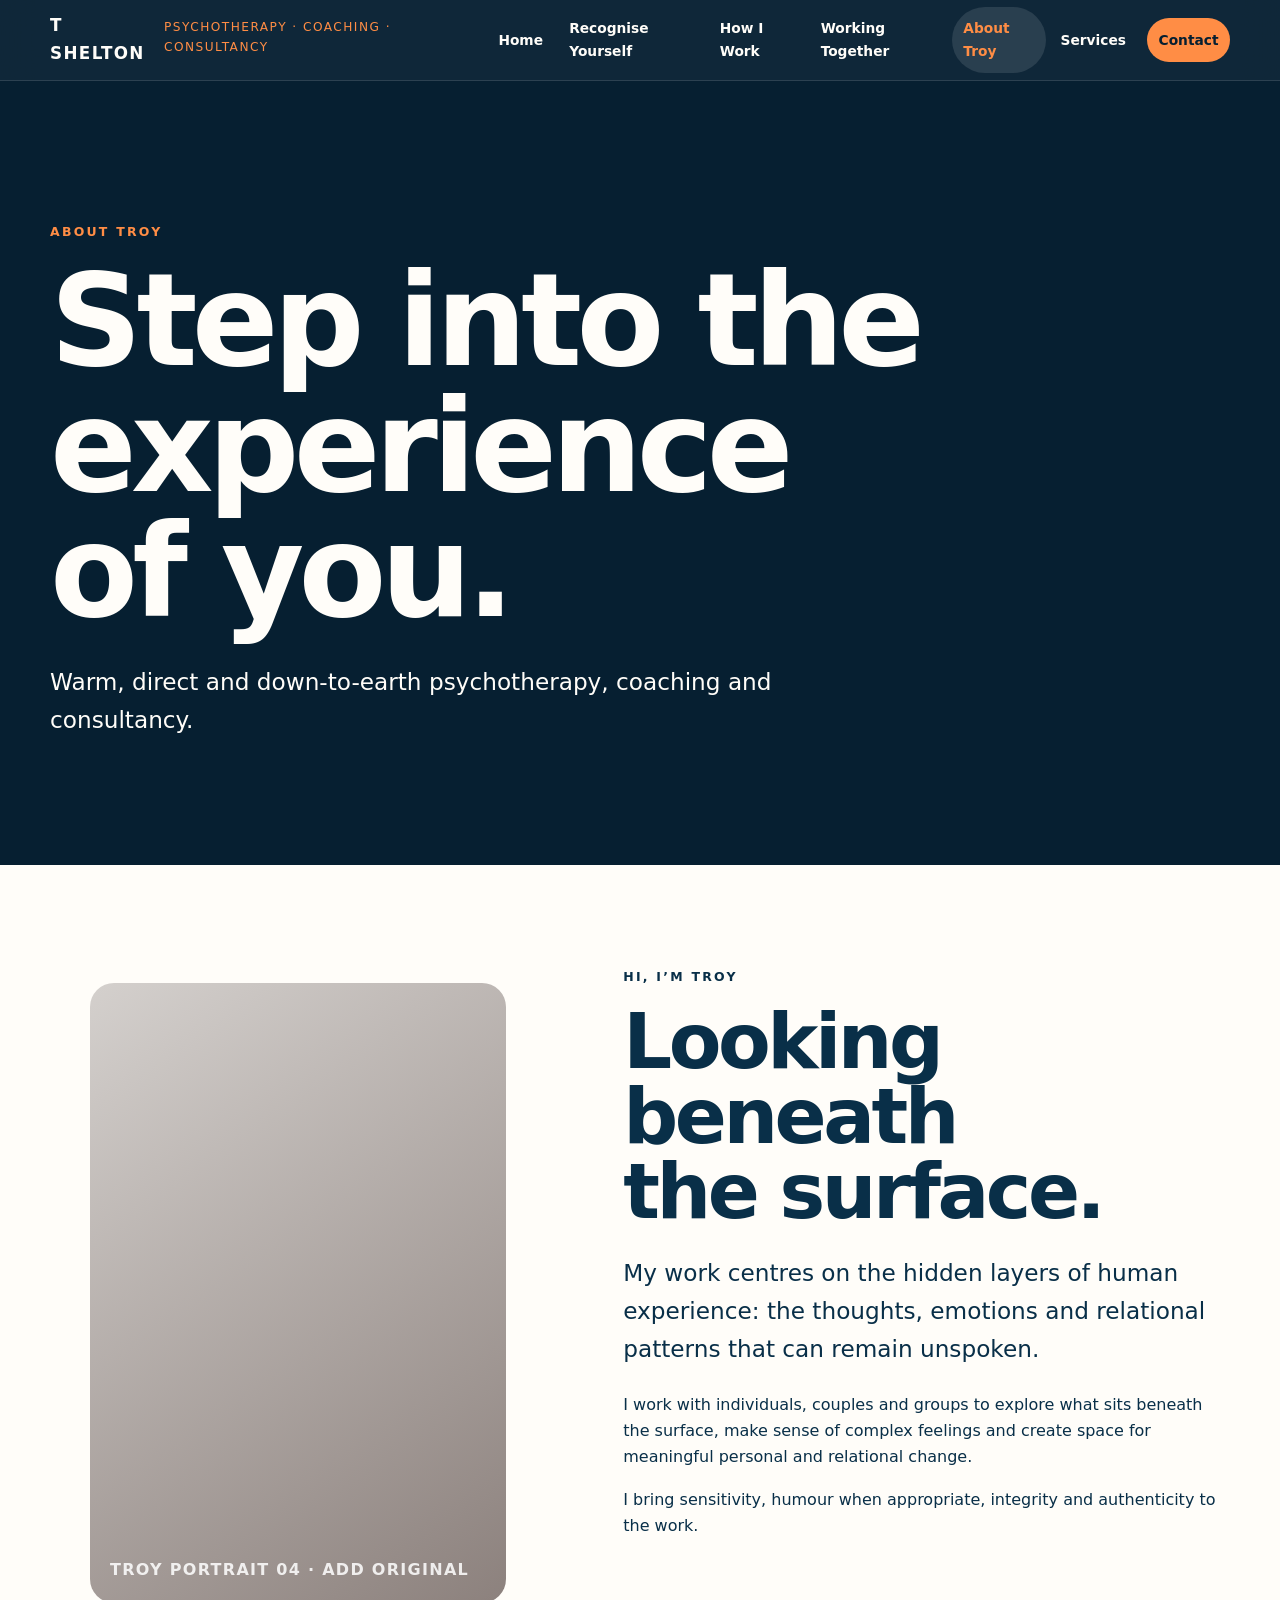
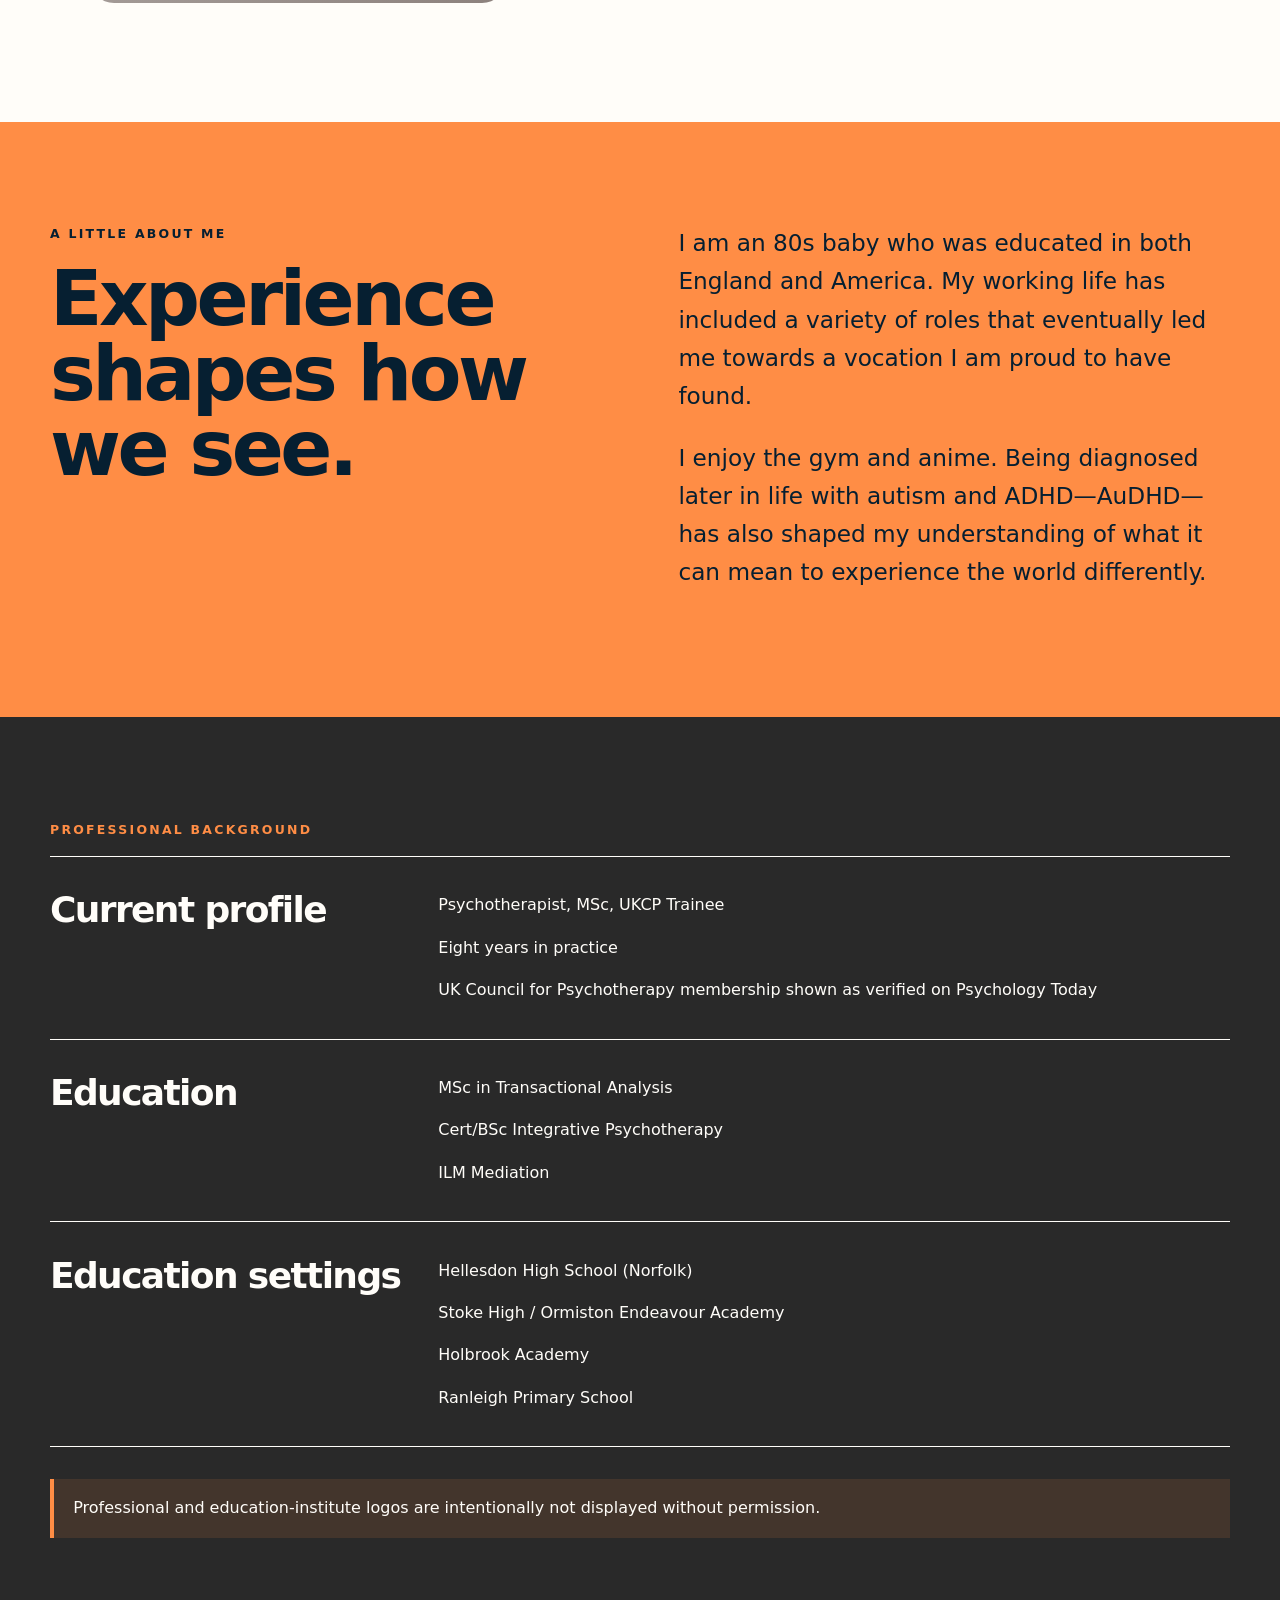
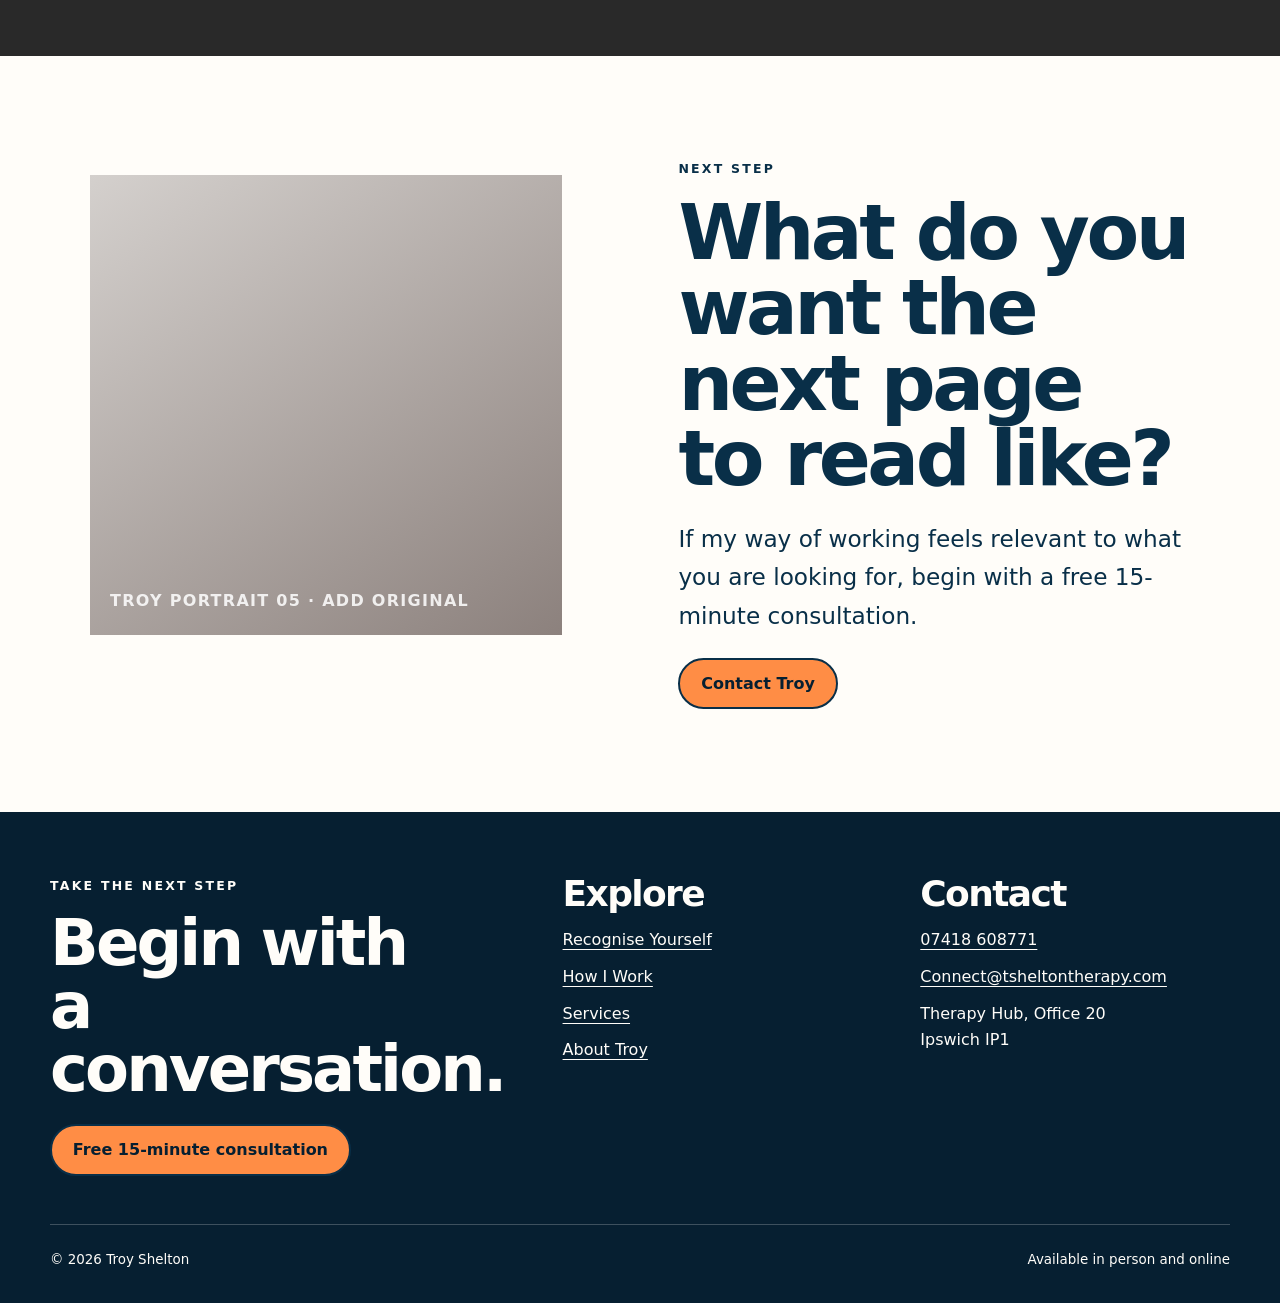
==== about.html @ 03804ffa "first commit" ====
<!doctype html>
<html lang="en-GB">
<head>
  <meta charset="utf-8"><meta name="viewport" content="width=device-width, initial-scale=1">
  <meta name="description" content="Meet Troy Shelton, an Ipswich psychotherapist working with individuals, couples and groups.">
  <title>About Troy | Troy Shelton</title>
  <link rel="stylesheet" href="assets/styles.css"><script src="assets/site.js" defer></script>
</head>
<body data-page="about">
  <header data-site-header></header>
  <main id="main">
    <section class="page-hero"><div class="shell"><p class="eyebrow accent">About Troy</p><h1>Step into the experience of you.</h1><p class="lede">Warm, direct and down-to-earth psychotherapy, coaching and consultancy.</p></div></section>
    <section class="section section--white"><div class="shell split-feature"><figure class="media-slot reveal"><img src="assets/images/troy-seated.webp" alt="Portrait of Troy Shelton"><figcaption class="media-placeholder">Troy portrait 04 · add original</figcaption></figure><div class="reveal"><p class="eyebrow">Hi, I’m Troy</p><h2>Looking beneath the surface.</h2><p class="lede">My work centres on the hidden layers of human experience: the thoughts, emotions and relational patterns that can remain unspoken.</p><p>I work with individuals, couples and groups to explore what sits beneath the surface, make sense of complex feelings and create space for meaningful personal and relational change.</p><p>I bring sensitivity, humour when appropriate, integrity and authenticity to the work.</p></div></div></section>
    <section class="section section--orange"><div class="shell grid-2 reveal"><div><p class="eyebrow">A little about me</p><h2>Experience shapes how we see.</h2></div><div class="lede"><p>I am an 80s baby who was educated in both England and America. My working life has included a variety of roles that eventually led me towards a vocation I am proud to have found.</p><p>I enjoy the gym and anime. Being diagnosed later in life with autism and ADHD—AuDHD—has also shaped my understanding of what it can mean to experience the world differently.</p></div></div></section>
    <section class="section section--charcoal"><div class="shell"><p class="eyebrow accent">Professional background</p><div class="service-list">
      <div class="service-row reveal"><h3>Current profile</h3><div><p>Psychotherapist, MSc, UKCP Trainee</p><p>Eight years in practice</p><p>UK Council for Psychotherapy membership shown as verified on Psychology Today</p></div></div>
      <div class="service-row reveal"><h3>Education</h3><div><p>MSc in Transactional Analysis</p><p>Cert/BSc Integrative Psychotherapy</p><p>ILM Mediation</p></div></div>
      <div class="service-row reveal"><h3>Education settings</h3><div><p>Hellesdon High School (Norfolk)</p><p>Stoke High / Ormiston Endeavour Academy</p><p>Holbrook Academy</p><p>Ranleigh Primary School</p></div></div>
    </div><p class="notice" style="margin-top:2rem">Professional and education-institute logos are intentionally not displayed without permission.</p></div></section>
    <section class="section section--white"><div class="shell grid-2 reveal"><figure class="media-slot"><img src="assets/images/troy-casual.webp" alt="Informal portrait of Troy Shelton"><figcaption class="media-placeholder">Troy portrait 05 · add original</figcaption></figure><div><p class="eyebrow">Next step</p><h2>What do you want the next page to read like?</h2><p class="lede">If my way of working feels relevant to what you are looking for, begin with a free 15-minute consultation.</p><a class="button" href="contact.html">Contact Troy</a></div></div></section>
  </main>
  <div data-site-footer></div>
</body>
</html>
---- assets/styles.css ----
:root {
  --ink: #092f48;
  --ink-deep: #061f31;
  --charcoal: #292929;
  --paper: #f4f0e9;
  --white: #fffdf9;
  --orange: #ff8d45;
  --orange-deep: #dd6325;
  --taupe: #9b8272;
  --lilac: #c4b3c2;
  --line: rgba(9, 47, 72, 0.22);
  --shadow: 0 22px 60px rgba(5, 31, 49, 0.14);
  --radius: 1.5rem;
  --max: 1180px;
}

* { box-sizing: border-box; }
html { scroll-behavior: smooth; }
body {
  margin: 0;
  background: var(--paper);
  color: var(--ink);
  font-family: Inter, ui-sans-serif, system-ui, -apple-system, BlinkMacSystemFont, "Segoe UI", sans-serif;
  font-size: 1rem;
  line-height: 1.65;
}
body.menu-open { overflow: hidden; }
img { display: block; max-width: 100%; }
a { color: inherit; }
button, input, select, textarea { font: inherit; }
button, a { -webkit-tap-highlight-color: transparent; }
:focus-visible { outline: 3px solid var(--orange); outline-offset: 4px; }
.skip-link {
  position: fixed;
  left: 1rem;
  top: -5rem;
  z-index: 1000;
  padding: .75rem 1rem;
  background: var(--white);
  color: var(--ink);
  border-radius: .5rem;
}
.skip-link:focus { top: 1rem; }
.shell { width: min(calc(100% - 2rem), var(--max)); margin-inline: auto; }
.section { padding: clamp(4rem, 8vw, 8rem) 0; }
.section--tight { padding: clamp(2.5rem, 5vw, 4.5rem) 0; }
.section--ink { background: var(--ink); color: var(--white); }
.section--charcoal { background: var(--charcoal); color: var(--white); }
.section--orange { background: var(--orange); color: var(--ink-deep); }
.section--white { background: var(--white); }
.eyebrow {
  margin: 0 0 1rem;
  font-size: .78rem;
  font-weight: 800;
  letter-spacing: .18em;
  text-transform: uppercase;
}
h1, h2, h3, p { margin-top: 0; }
h1, h2, h3 {
  font-weight: 780;
  line-height: .98;
  letter-spacing: -.045em;
  text-wrap: balance;
}
h1 { font-size: clamp(3.5rem, 10vw, 8.7rem); margin-bottom: 1.75rem; }
h2 { font-size: clamp(2.5rem, 6vw, 5.5rem); margin-bottom: 1.5rem; }
h3 { font-size: clamp(1.45rem, 3vw, 2.25rem); margin-bottom: 1rem; }
.lede { max-width: 66ch; font-size: clamp(1.15rem, 2vw, 1.45rem); }
.display-line { display: block; }
.accent { color: var(--orange); }
.muted { opacity: .72; }
.max-copy { max-width: 72ch; }
.rule { height: 1px; background: currentColor; opacity: .24; margin: 2.5rem 0; }
.button-row { display: flex; flex-wrap: wrap; gap: .8rem; margin-top: 2rem; }
.button {
  display: inline-flex;
  align-items: center;
  justify-content: center;
  min-height: 3.2rem;
  padding: .85rem 1.3rem;
  border: 2px solid var(--ink);
  border-radius: 999px;
  background: var(--orange);
  color: var(--ink-deep);
  font-weight: 800;
  line-height: 1.1;
  text-decoration: none;
  cursor: pointer;
  transition: transform .18s ease, background .18s ease, color .18s ease;
}
.button:hover { transform: translateY(-2px); background: #ffa36b; }
.button--light { border-color: var(--white); background: var(--white); color: var(--ink); }
.button--ghost { background: transparent; color: currentColor; border-color: currentColor; }
.site-header {
  position: sticky;
  top: 0;
  z-index: 100;
  border-bottom: 1px solid rgba(255,255,255,.12);
  background: rgba(6,31,49,.96);
  color: var(--white);
  backdrop-filter: blur(18px);
}
.nav-wrap { min-height: 5rem; display: flex; align-items: center; justify-content: space-between; gap: 1rem; }
.brand { display: inline-flex; align-items: baseline; gap: .6rem; text-decoration: none; }
.brand strong { font-size: 1.05rem; letter-spacing: .08em; text-transform: uppercase; }
.brand span { color: var(--orange); font-size: .76rem; letter-spacing: .12em; text-transform: uppercase; }
.nav-toggle { display: none; border: 0; background: transparent; color: inherit; padding: .7rem; cursor: pointer; }
.nav-toggle span { display: block; width: 1.6rem; height: 2px; margin: .33rem 0; background: currentColor; }
.site-nav { display: flex; align-items: center; gap: .2rem; }
.site-nav a { padding: .65rem .72rem; border-radius: 999px; font-size: .86rem; font-weight: 700; text-decoration: none; }
.site-nav a:hover, .site-nav a[aria-current="page"] { background: rgba(255,255,255,.11); color: var(--orange); }
.site-nav .nav-cta { margin-left: .4rem; background: var(--orange); color: var(--ink-deep); }
.hero {
  min-height: calc(100vh - 5rem);
  display: grid;
  align-items: stretch;
  background: var(--ink-deep);
  color: var(--white);
  overflow: hidden;
}
.hero-grid { display: grid; grid-template-columns: minmax(0, 1.15fr) minmax(320px, .85fr); }
.hero-copy { align-self: center; padding: clamp(4rem, 9vw, 8rem) max(1rem, calc((100vw - var(--max))/2)); padding-right: clamp(2rem, 5vw, 6rem); }
.hero-copy h1 { max-width: 9ch; }
.hero-copy .lede { max-width: 52ch; }
.hero-media { position: relative; min-height: 680px; background: linear-gradient(145deg, var(--charcoal), #5d5d5d); overflow: hidden; }
.hero-media::before { content: ""; position: absolute; inset: 9% -22% auto 6%; height: 68%; background: var(--orange); transform: rotate(-8deg); border-radius: 2rem; }
.media-slot { position: relative; min-height: 460px; overflow: hidden; background: linear-gradient(145deg, #d4d0cd, #8c817d); }
.media-slot img { position: absolute; inset: 0; width: 100%; height: 100%; object-fit: cover; z-index: 2; }
.media-slot.is-missing img { display: none; }
.media-placeholder { position: absolute; inset: 0; display: grid; place-items: end start; padding: 1.25rem; z-index: 1; color: rgba(255,255,255,.85); font-weight: 800; letter-spacing: .08em; text-transform: uppercase; }
.hero-media .media-slot { position: absolute; inset: 0; min-height: 100%; background: transparent; }
.hero-media .media-placeholder { padding: 2rem; }
.grid-2 { display: grid; grid-template-columns: repeat(2, minmax(0, 1fr)); gap: clamp(2rem, 6vw, 6rem); align-items: start; }
.grid-3 { display: grid; grid-template-columns: repeat(3, minmax(0, 1fr)); gap: 1rem; }
.grid-4 { display: grid; grid-template-columns: repeat(4, minmax(0, 1fr)); gap: 1rem; }
.cards { display: grid; grid-template-columns: repeat(2, minmax(0, 1fr)); gap: 1rem; }
.card { min-height: 250px; padding: clamp(1.4rem, 3vw, 2.3rem); border: 1px solid var(--line); border-radius: var(--radius); background: var(--white); }
.section--ink .card, .section--charcoal .card { background: rgba(255,255,255,.06); border-color: rgba(255,255,255,.2); }
.card-index { display: block; margin-bottom: 3rem; font-size: .75rem; font-weight: 800; letter-spacing: .14em; text-transform: uppercase; opacity: .65; }
.quote-block { border-left: 6px solid var(--orange); padding-left: clamp(1.5rem, 4vw, 3rem); }
.quote-block p { font-size: clamp(1.6rem, 4vw, 3.4rem); line-height: 1.12; letter-spacing: -.035em; }
.stats { display: grid; grid-template-columns: repeat(4, 1fr); border: 1px solid currentColor; border-radius: var(--radius); overflow: hidden; }
.stat { padding: 1.5rem; border-right: 1px solid currentColor; }
.stat:last-child { border-right: 0; }
.stat strong { display: block; font-size: clamp(1.7rem, 4vw, 3rem); line-height: 1; margin-bottom: .6rem; }
.page-hero { padding: clamp(5rem, 11vw, 10rem) 0 clamp(4rem, 8vw, 7rem); background: var(--ink-deep); color: var(--white); overflow: hidden; }
.page-hero h1 { max-width: 12ch; }
.page-hero .lede { max-width: 54ch; }
.page-hero--orange { background: var(--orange); color: var(--ink-deep); }
.kicker-list { list-style: none; padding: 0; margin: 0; }
.kicker-list li { padding: 1rem 0; border-bottom: 1px solid currentColor; font-size: clamp(1.15rem, 2.2vw, 1.5rem); }
.split-feature { display: grid; grid-template-columns: .9fr 1.1fr; gap: clamp(2rem, 6vw, 6rem); align-items: stretch; }
.split-feature .media-slot { border-radius: var(--radius); min-height: 620px; }
.service-list { display: grid; gap: 0; border-top: 1px solid currentColor; }
.service-row { display: grid; grid-template-columns: minmax(190px,.45fr) 1fr; gap: 2rem; padding: 2.2rem 0; border-bottom: 1px solid currentColor; }
.service-row p:last-child { margin-bottom: 0; }
.tag { display: inline-flex; padding: .35rem .65rem; border: 1px solid currentColor; border-radius: 999px; font-size: .75rem; font-weight: 800; letter-spacing: .08em; text-transform: uppercase; }
.price-card { display: flex; flex-direction: column; justify-content: space-between; min-height: 330px; padding: 2rem; border-radius: 50% 50% 2rem 2rem; background: var(--ink); color: var(--white); text-align: center; }
.price { font-size: clamp(3rem, 7vw, 5rem); line-height: 1; font-weight: 800; }
.notice { padding: 1rem 1.2rem; border-left: 4px solid var(--orange); background: rgba(255,141,69,.12); }
.contact-grid { display: grid; grid-template-columns: .72fr 1.28fr; gap: clamp(2rem, 7vw, 7rem); align-items: start; }
.contact-list { list-style: none; padding: 0; margin: 2rem 0; }
.contact-list li { padding: .9rem 0; border-bottom: 1px solid var(--line); }
.contact-list a { font-weight: 800; text-decoration-thickness: 2px; text-underline-offset: .2em; }
.form-card { padding: clamp(1.5rem, 4vw, 3rem); border-radius: var(--radius); background: var(--white); box-shadow: var(--shadow); }
.field-grid { display: grid; grid-template-columns: repeat(2, minmax(0,1fr)); gap: 1rem; }
.field { margin-bottom: 1.1rem; }
.field label, .field legend { display: block; margin-bottom: .45rem; font-weight: 800; }
.field input, .field select, .field textarea {
  width: 100%;
  min-height: 3.25rem;
  padding: .8rem .9rem;
  border: 2px solid rgba(9,47,72,.3);
  border-radius: .75rem;
  background: #fff;
  color: var(--ink);
}
.field textarea { min-height: 145px; resize: vertical; }
.field input:focus, .field select:focus, .field textarea:focus { border-color: var(--orange-deep); outline: 3px solid rgba(255,141,69,.3); }
.check-row { display: grid; grid-template-columns: auto 1fr; gap: .7rem; align-items: start; }
.check-row input { width: 1.2rem; height: 1.2rem; margin-top: .15rem; accent-color: var(--orange-deep); }
.form-status { min-height: 1.7rem; margin: 1rem 0 0; font-weight: 700; }
.form-status[data-state="error"] { color: #a02d10; }
.form-status[data-state="success"] { color: #17633b; }
.honeypot { position: absolute !important; left: -10000px !important; width: 1px !important; height: 1px !important; overflow: hidden !important; }
.site-footer { background: var(--ink-deep); color: var(--white); padding: 4rem 0 2rem; }
.footer-grid { display: grid; grid-template-columns: 1.2fr .8fr .8fr; gap: 3rem; }
.footer-grid h2 { max-width: 8ch; font-size: clamp(2.5rem, 5vw, 4.8rem); }
.footer-links { list-style: none; padding: 0; margin: 0; }
.footer-links li { margin-bottom: .65rem; }
.footer-links a { text-underline-offset: .25em; }
.footer-bottom { display: flex; justify-content: space-between; gap: 1rem; margin-top: 3rem; padding-top: 1.5rem; border-top: 1px solid rgba(255,255,255,.22); font-size: .84rem; }
.reveal { opacity: 0; transform: translateY(18px); transition: opacity .55s ease, transform .55s ease; }
.reveal.is-visible { opacity: 1; transform: none; }
@media (prefers-reduced-motion: reduce) {
  html { scroll-behavior: auto; }
  *, *::before, *::after { animation-duration: .01ms !important; transition-duration: .01ms !important; }
  .reveal { opacity: 1; transform: none; }
}
@media (max-width: 980px) {
  .nav-toggle { display: block; }
  .site-nav {
    position: fixed;
    inset: 5rem 0 auto;
    display: none;
    flex-direction: column;
    align-items: stretch;
    padding: 1.2rem;
    background: var(--ink-deep);
    border-top: 1px solid rgba(255,255,255,.15);
  }
  .site-nav.is-open { display: flex; }
  .site-nav a { padding: .9rem 1rem; }
  .site-nav .nav-cta { margin: .5rem 0 0; text-align: center; }
  .hero-grid, .split-feature, .contact-grid { grid-template-columns: 1fr; }
  .hero-copy { padding-inline: max(1rem, calc((100vw - var(--max))/2)); }
  .hero-media { min-height: 560px; }
  .grid-4 { grid-template-columns: repeat(2, 1fr); }
  .footer-grid { grid-template-columns: 1fr 1fr; }
  .footer-grid > :first-child { grid-column: 1 / -1; }
}
@media (max-width: 680px) {
  h1 { font-size: clamp(3.1rem, 17vw, 5.4rem); }
  .brand span { display: none; }
  .grid-2, .grid-3, .grid-4, .cards, .stats, .field-grid { grid-template-columns: 1fr; }
  .stats { border: 0; gap: .7rem; }
  .stat { border: 1px solid currentColor; border-radius: 1rem; }
  .service-row { grid-template-columns: 1fr; gap: .8rem; }
  .split-feature .media-slot { min-height: 470px; }
  .footer-grid { grid-template-columns: 1fr; }
  .footer-grid > :first-child { grid-column: auto; }
  .footer-bottom { flex-direction: column; }
}
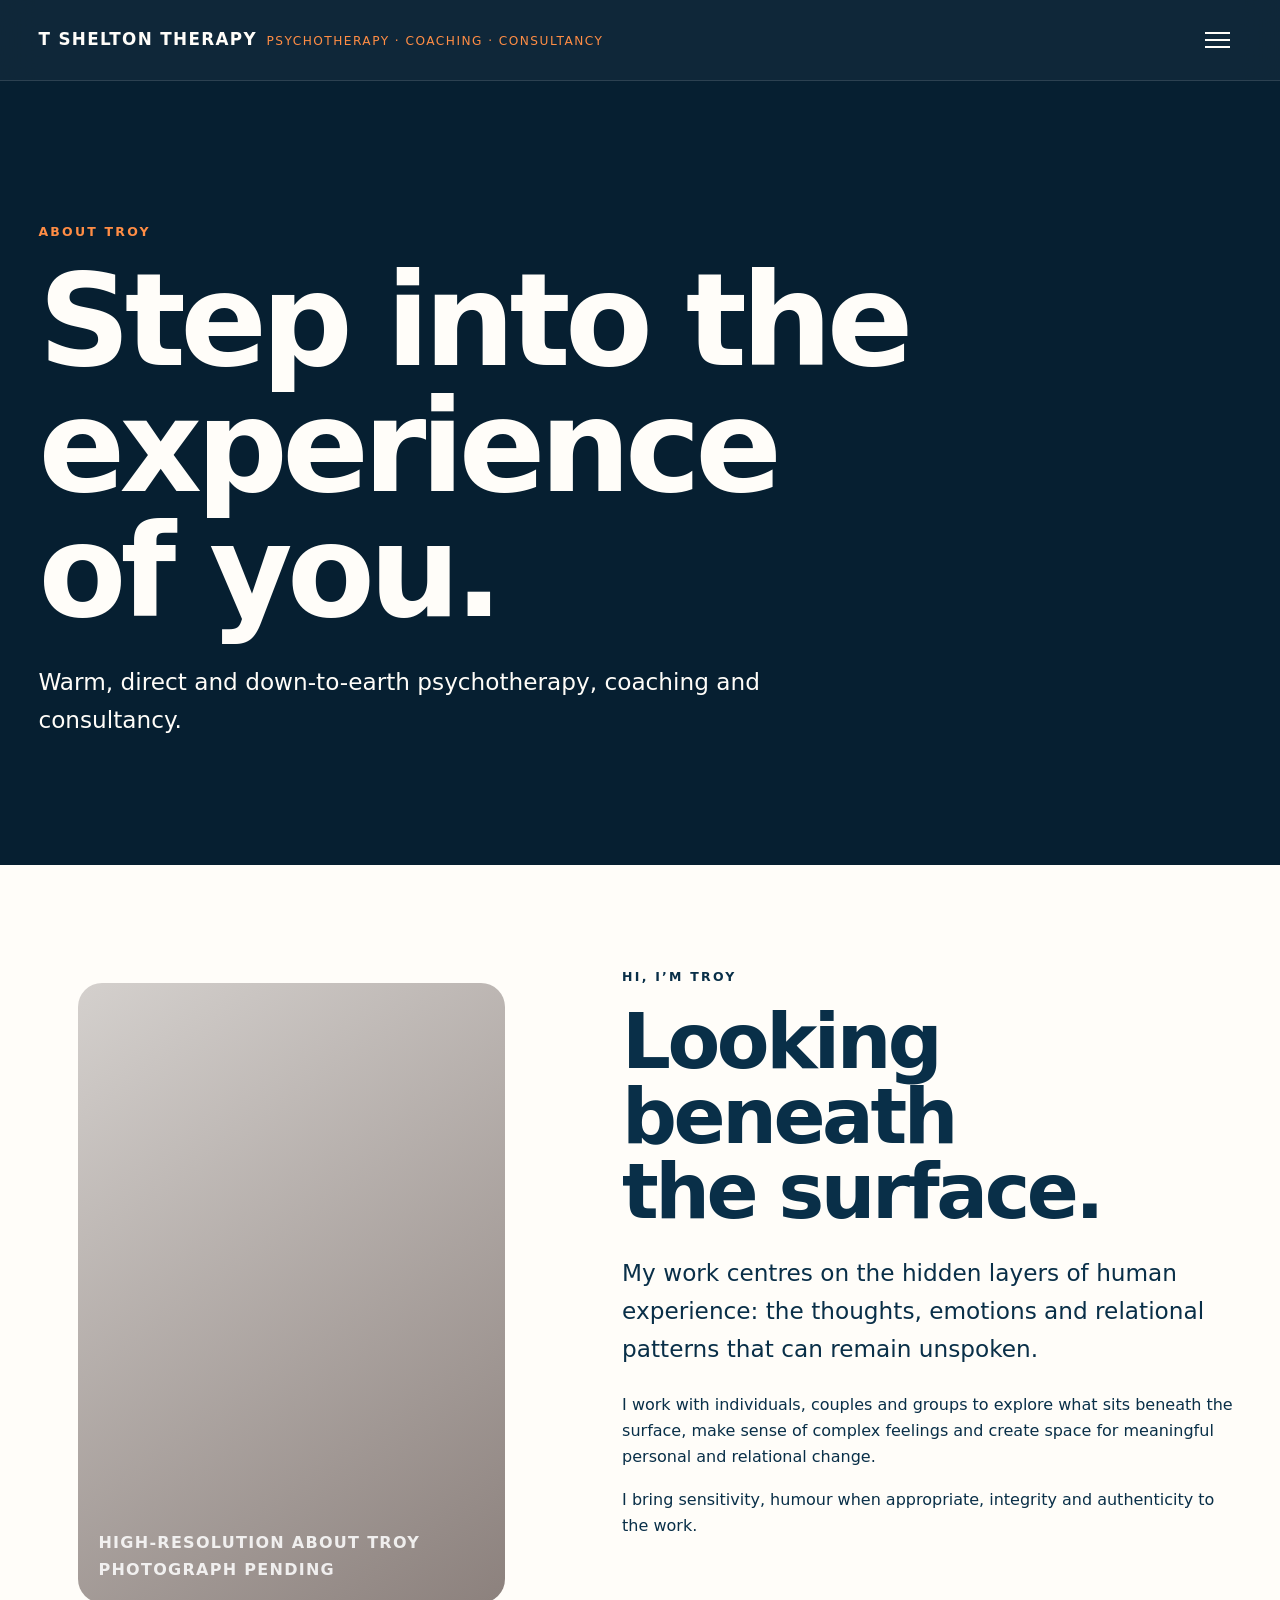
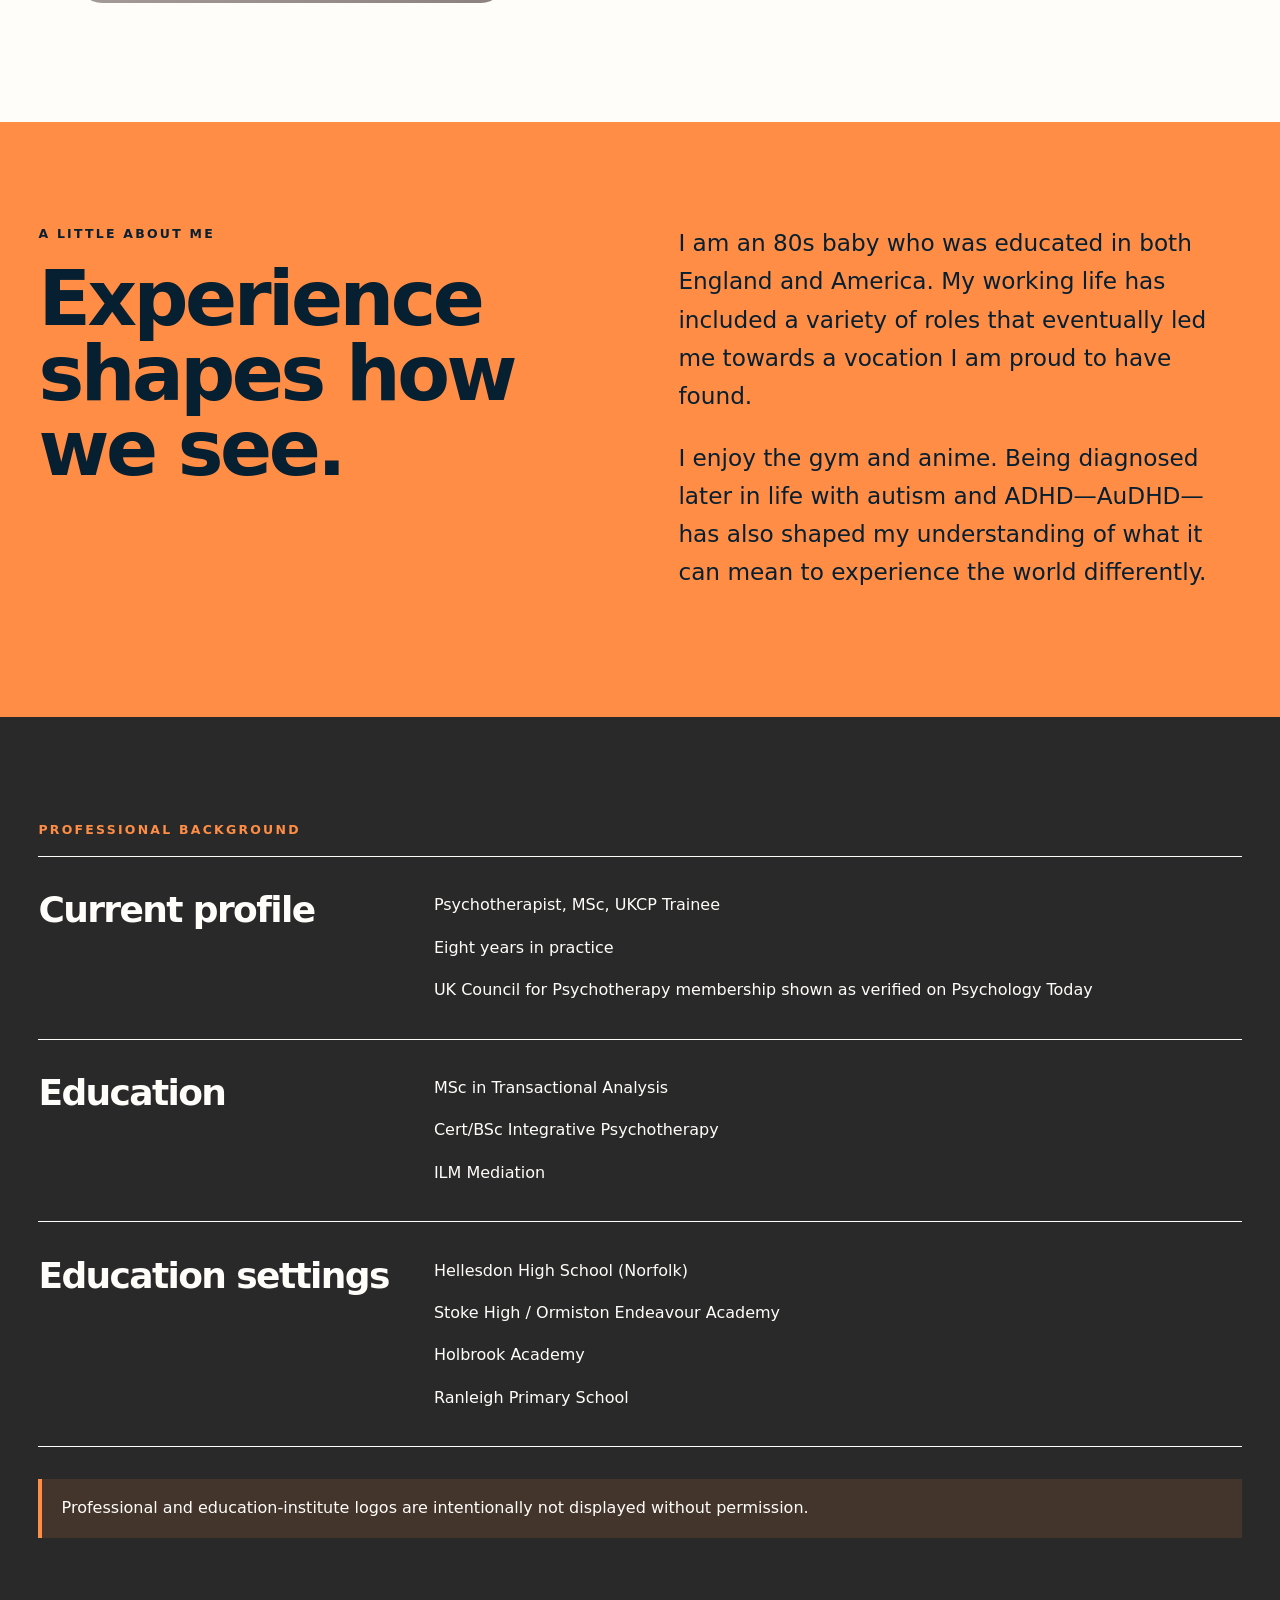
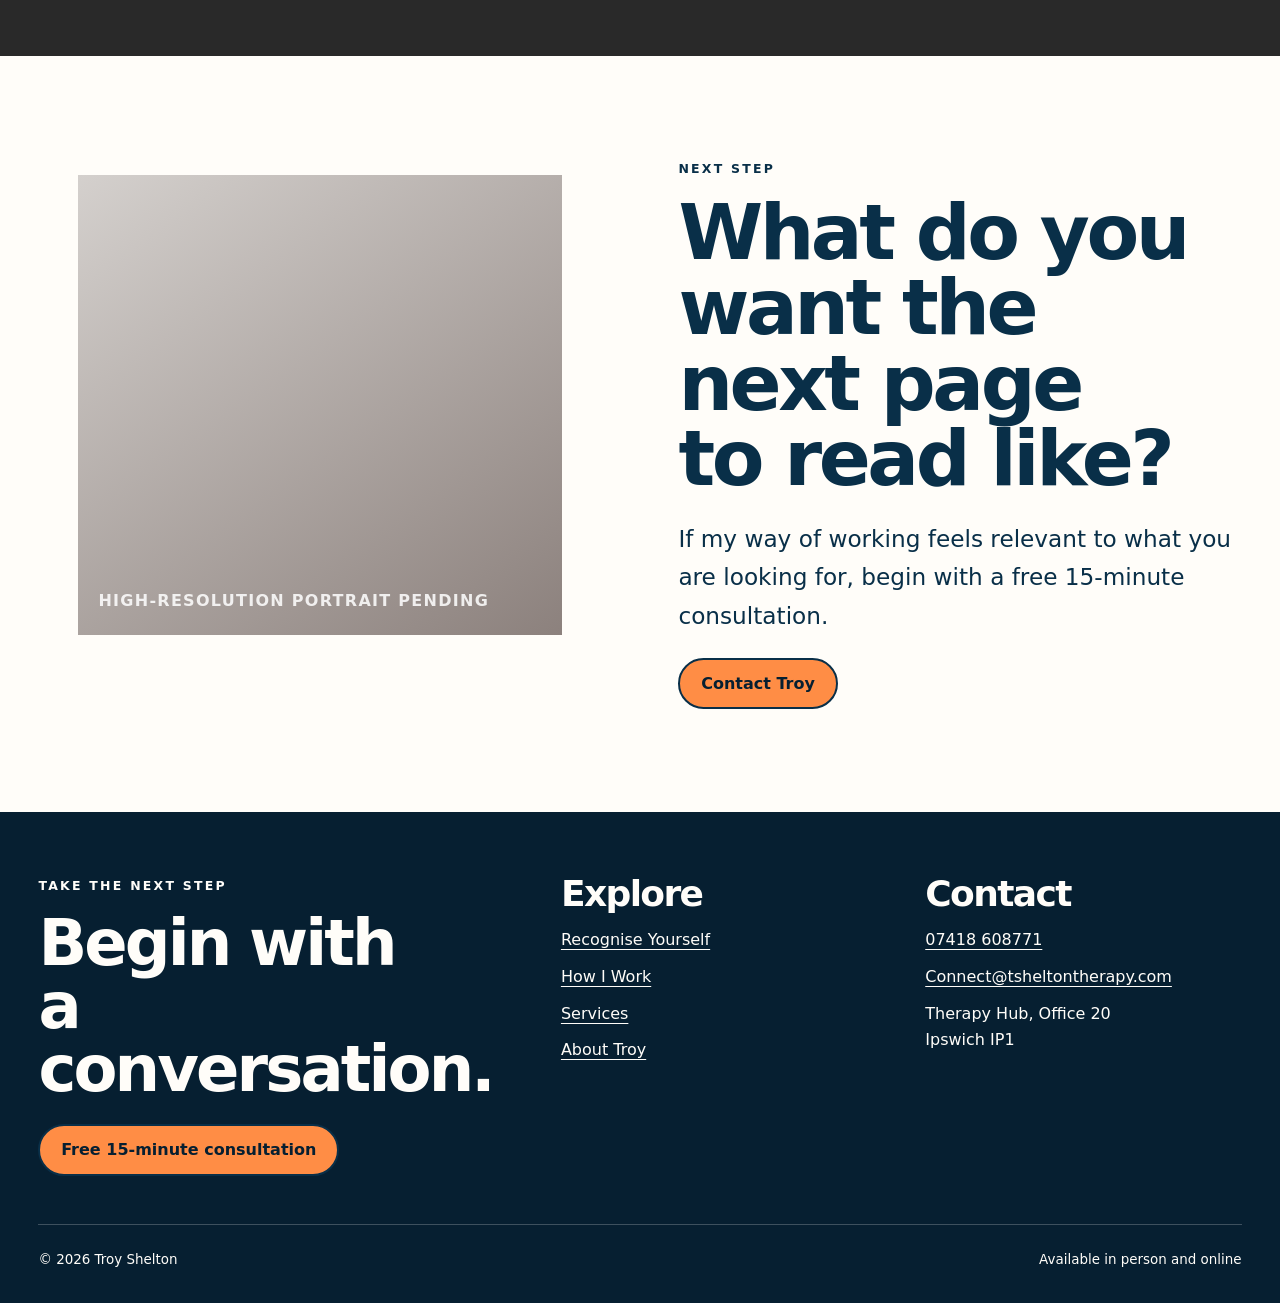
==== commit 7f743b27: "pictures attempted to be used, too low resolution, working files to be added later" ====
--- a/about.html
+++ b/about.html
@@ -10,16 +10,15 @@
   <header data-site-header></header>
   <main id="main">
     <section class="page-hero"><div class="shell"><p class="eyebrow accent">About Troy</p><h1>Step into the experience of you.</h1><p class="lede">Warm, direct and down-to-earth psychotherapy, coaching and consultancy.</p></div></section>
-    <section class="section section--white"><div class="shell split-feature"><figure class="media-slot reveal"><img src="assets/images/troy-seated.webp" alt="Portrait of Troy Shelton"><figcaption class="media-placeholder">Troy portrait 04 · add original</figcaption></figure><div class="reveal"><p class="eyebrow">Hi, I’m Troy</p><h2>Looking beneath the surface.</h2><p class="lede">My work centres on the hidden layers of human experience: the thoughts, emotions and relational patterns that can remain unspoken.</p><p>I work with individuals, couples and groups to explore what sits beneath the surface, make sense of complex feelings and create space for meaningful personal and relational change.</p><p>I bring sensitivity, humour when appropriate, integrity and authenticity to the work.</p></div></div></section>
+    <section class="section section--white"><div class="shell split-feature"><figure class="media-slot reveal"><img src="assets/images/troy-about.webp" alt="Portrait of Troy Shelton"><figcaption class="media-placeholder">High-resolution About Troy photograph pending</figcaption></figure><div class="reveal"><p class="eyebrow">Hi, I’m Troy</p><h2>Looking beneath the surface.</h2><p class="lede">My work centres on the hidden layers of human experience: the thoughts, emotions and relational patterns that can remain unspoken.</p><p>I work with individuals, couples and groups to explore what sits beneath the surface, make sense of complex feelings and create space for meaningful personal and relational change.</p><p>I bring sensitivity, humour when appropriate, integrity and authenticity to the work.</p></div></div></section>
     <section class="section section--orange"><div class="shell grid-2 reveal"><div><p class="eyebrow">A little about me</p><h2>Experience shapes how we see.</h2></div><div class="lede"><p>I am an 80s baby who was educated in both England and America. My working life has included a variety of roles that eventually led me towards a vocation I am proud to have found.</p><p>I enjoy the gym and anime. Being diagnosed later in life with autism and ADHD—AuDHD—has also shaped my understanding of what it can mean to experience the world differently.</p></div></div></section>
     <section class="section section--charcoal"><div class="shell"><p class="eyebrow accent">Professional background</p><div class="service-list">
       <div class="service-row reveal"><h3>Current profile</h3><div><p>Psychotherapist, MSc, UKCP Trainee</p><p>Eight years in practice</p><p>UK Council for Psychotherapy membership shown as verified on Psychology Today</p></div></div>
       <div class="service-row reveal"><h3>Education</h3><div><p>MSc in Transactional Analysis</p><p>Cert/BSc Integrative Psychotherapy</p><p>ILM Mediation</p></div></div>
       <div class="service-row reveal"><h3>Education settings</h3><div><p>Hellesdon High School (Norfolk)</p><p>Stoke High / Ormiston Endeavour Academy</p><p>Holbrook Academy</p><p>Ranleigh Primary School</p></div></div>
     </div><p class="notice" style="margin-top:2rem">Professional and education-institute logos are intentionally not displayed without permission.</p></div></section>
-    <section class="section section--white"><div class="shell grid-2 reveal"><figure class="media-slot"><img src="assets/images/troy-casual.webp" alt="Informal portrait of Troy Shelton"><figcaption class="media-placeholder">Troy portrait 05 · add original</figcaption></figure><div><p class="eyebrow">Next step</p><h2>What do you want the next page to read like?</h2><p class="lede">If my way of working feels relevant to what you are looking for, begin with a free 15-minute consultation.</p><a class="button" href="contact.html">Contact Troy</a></div></div></section>
+    <section class="section section--white"><div class="shell grid-2 reveal"><figure class="media-slot"><img src="assets/images/troy-next-step.webp" alt="Portrait of Troy Shelton"><figcaption class="media-placeholder">High-resolution portrait pending</figcaption></figure><div><p class="eyebrow">Next step</p><h2>What do you want the next page to read like?</h2><p class="lede">If my way of working feels relevant to what you are looking for, begin with a free 15-minute consultation.</p><a class="button" href="contact.html">Contact Troy</a></div></div></section>
   </main>
   <div data-site-footer></div>
 </body>
 </html>
-
--- a/assets/styles.css
+++ b/assets/styles.css
@@ -11,7 +11,7 @@
   --line: rgba(9, 47, 72, 0.22);
   --shadow: 0 22px 60px rgba(5, 31, 49, 0.14);
   --radius: 1.5rem;
-  --max: 1180px;
+  --max: 1800px;
 }
 
 * { box-sizing: border-box; }
@@ -41,7 +41,7 @@
   border-radius: .5rem;
 }
 .skip-link:focus { top: 1rem; }
-.shell { width: min(calc(100% - 2rem), var(--max)); margin-inline: auto; }
+.shell { width: min(calc(100% - clamp(2rem, 6vw, 8rem)), var(--max)); margin-inline: auto; }
 .section { padding: clamp(4rem, 8vw, 8rem) 0; }
 .section--tight { padding: clamp(2.5rem, 5vw, 4.5rem) 0; }
 .section--ink { background: var(--ink); color: var(--white); }
@@ -100,14 +100,14 @@
   color: var(--white);
   backdrop-filter: blur(18px);
 }
-.nav-wrap { min-height: 5rem; display: flex; align-items: center; justify-content: space-between; gap: 1rem; }
-.brand { display: inline-flex; align-items: baseline; gap: .6rem; text-decoration: none; }
+.nav-wrap { min-height: 5rem; display: flex; flex-wrap: nowrap; align-items: center; justify-content: space-between; gap: 1rem; }
+.brand { display: inline-flex; flex-shrink: 0; align-items: baseline; gap: .6rem; white-space: nowrap; text-decoration: none; }
 .brand strong { font-size: 1.05rem; letter-spacing: .08em; text-transform: uppercase; }
 .brand span { color: var(--orange); font-size: .76rem; letter-spacing: .12em; text-transform: uppercase; }
 .nav-toggle { display: none; border: 0; background: transparent; color: inherit; padding: .7rem; cursor: pointer; }
 .nav-toggle span { display: block; width: 1.6rem; height: 2px; margin: .33rem 0; background: currentColor; }
-.site-nav { display: flex; align-items: center; gap: .2rem; }
-.site-nav a { padding: .65rem .72rem; border-radius: 999px; font-size: .86rem; font-weight: 700; text-decoration: none; }
+.site-nav { display: flex; flex-wrap: nowrap; align-items: center; gap: .2rem; }
+.site-nav a { padding: .65rem .72rem; border-radius: 999px; font-size: .86rem; font-weight: 700; white-space: nowrap; text-decoration: none; }
 .site-nav a:hover, .site-nav a[aria-current="page"] { background: rgba(255,255,255,.11); color: var(--orange); }
 .site-nav .nav-cta { margin-left: .4rem; background: var(--orange); color: var(--ink-deep); }
 .hero {
@@ -119,7 +119,7 @@
   overflow: hidden;
 }
 .hero-grid { display: grid; grid-template-columns: minmax(0, 1.15fr) minmax(320px, .85fr); }
-.hero-copy { align-self: center; padding: clamp(4rem, 9vw, 8rem) max(1rem, calc((100vw - var(--max))/2)); padding-right: clamp(2rem, 5vw, 6rem); }
+.hero-copy { align-self: center; padding: clamp(4rem, 9vw, 8rem) max(clamp(1rem, 3vw, 4rem), calc((100vw - var(--max))/2)); padding-right: clamp(2rem, 5vw, 6rem); }
 .hero-copy h1 { max-width: 9ch; }
 .hero-copy .lede { max-width: 52ch; }
 .hero-media { position: relative; min-height: 680px; background: linear-gradient(145deg, var(--charcoal), #5d5d5d); overflow: hidden; }
@@ -162,6 +162,17 @@
 .contact-list { list-style: none; padding: 0; margin: 2rem 0; }
 .contact-list li { padding: .9rem 0; border-bottom: 1px solid var(--line); }
 .contact-list a { font-weight: 800; text-decoration-thickness: 2px; text-underline-offset: .2em; }
+.map-view { margin-top: 2rem; }
+.map-view iframe {
+  display: block;
+  width: 100%;
+  min-height: 360px;
+  border: 0;
+  border-radius: var(--radius);
+  background: #d4d0cd;
+  box-shadow: var(--shadow);
+}
+.map-view a { display: inline-block; margin-top: .8rem; font-weight: 800; text-underline-offset: .25em; }
 .form-card { padding: clamp(1.5rem, 4vw, 3rem); border-radius: var(--radius); background: var(--white); box-shadow: var(--shadow); }
 .field-grid { display: grid; grid-template-columns: repeat(2, minmax(0,1fr)); gap: 1rem; }
 .field { margin-bottom: 1.1rem; }
@@ -197,7 +208,7 @@
   *, *::before, *::after { animation-duration: .01ms !important; transition-duration: .01ms !important; }
   .reveal { opacity: 1; transform: none; }
 }
-@media (max-width: 980px) {
+@media (max-width: 1280px) {
   .nav-toggle { display: block; }
   .site-nav {
     position: fixed;
@@ -212,8 +223,10 @@
   .site-nav.is-open { display: flex; }
   .site-nav a { padding: .9rem 1rem; }
   .site-nav .nav-cta { margin: .5rem 0 0; text-align: center; }
+}
+@media (max-width: 980px) {
   .hero-grid, .split-feature, .contact-grid { grid-template-columns: 1fr; }
-  .hero-copy { padding-inline: max(1rem, calc((100vw - var(--max))/2)); }
+  .hero-copy { padding-inline: clamp(1rem, 3vw, 4rem); }
   .hero-media { min-height: 560px; }
   .grid-4 { grid-template-columns: repeat(2, 1fr); }
   .footer-grid { grid-template-columns: 1fr 1fr; }
@@ -231,4 +244,3 @@
   .footer-grid > :first-child { grid-column: auto; }
   .footer-bottom { flex-direction: column; }
 }
-
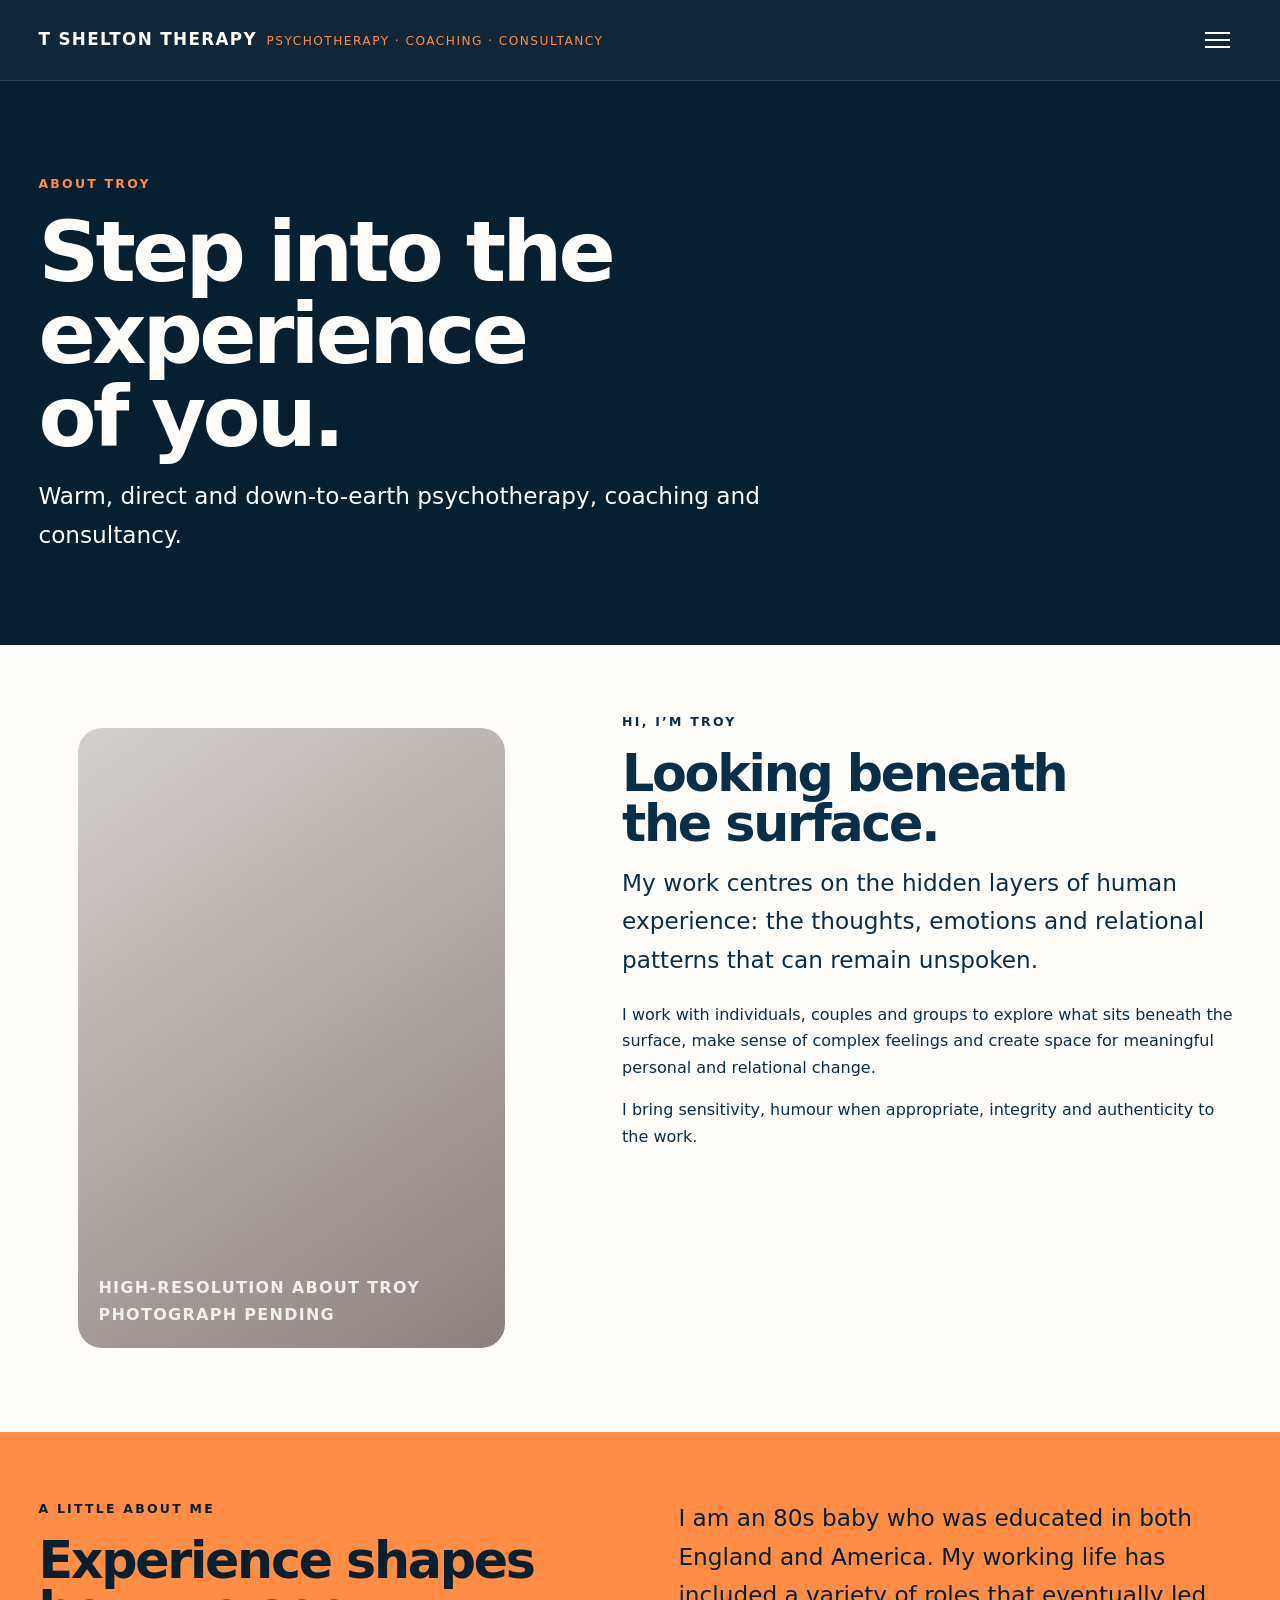
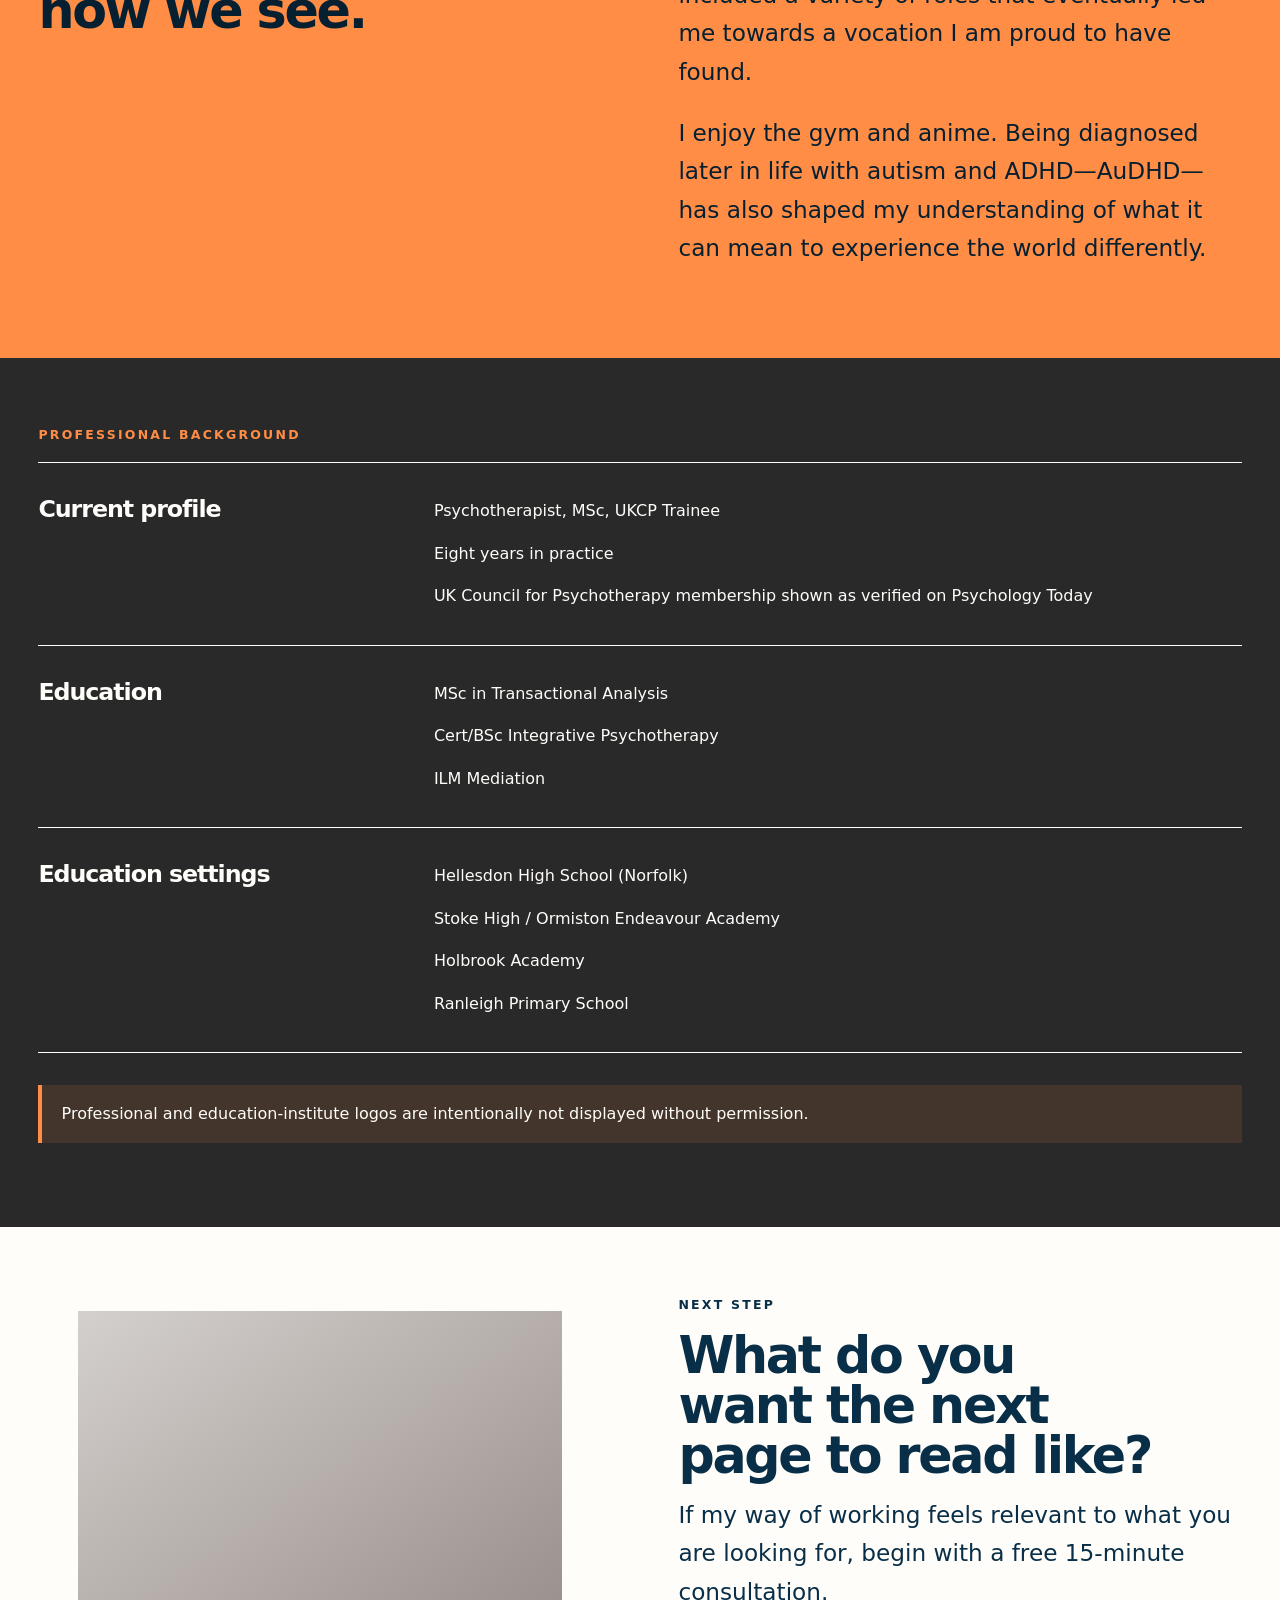
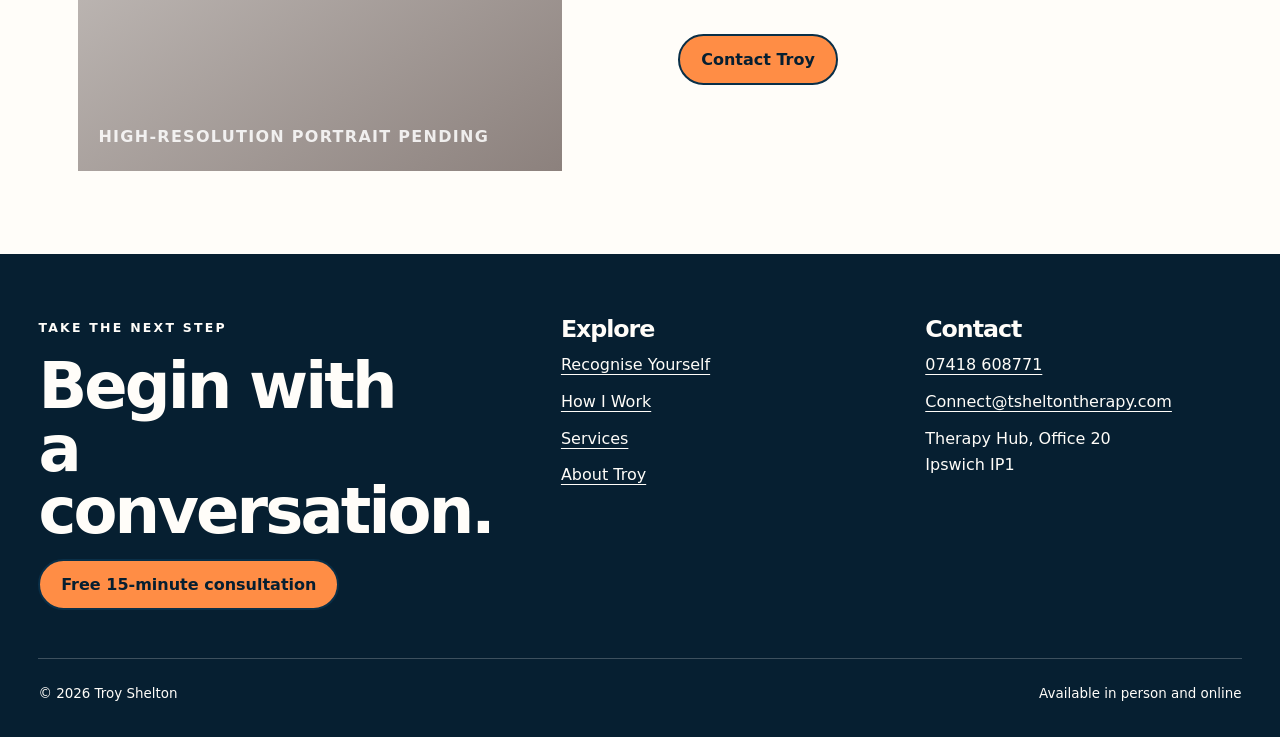
==== commit bab0e96c: "size alternation for hero, caching fix" ====
--- a/about.html
+++ b/about.html
@@ -4,7 +4,7 @@
   <meta charset="utf-8"><meta name="viewport" content="width=device-width, initial-scale=1">
   <meta name="description" content="Meet Troy Shelton, an Ipswich psychotherapist working with individuals, couples and groups.">
   <title>About Troy | Troy Shelton</title>
-  <link rel="stylesheet" href="assets/styles.css"><script src="assets/site.js" defer></script>
+  <link rel="stylesheet" href="assets/styles.css?v=20260722"><script src="assets/site.js" defer></script>
 </head>
 <body data-page="about">
   <header data-site-header></header>
--- a/assets/styles.css
+++ b/assets/styles.css
@@ -12,6 +12,7 @@
   --shadow: 0 22px 60px rgba(5, 31, 49, 0.14);
   --radius: 1.5rem;
   --max: 1800px;
+  --section-scale: 0.66;
 }
 
 * { box-sizing: border-box; }
@@ -42,8 +43,8 @@
 }
 .skip-link:focus { top: 1rem; }
 .shell { width: min(calc(100% - clamp(2rem, 6vw, 8rem)), var(--max)); margin-inline: auto; }
-.section { padding: clamp(4rem, 8vw, 8rem) 0; }
-.section--tight { padding: clamp(2.5rem, 5vw, 4.5rem) 0; }
+.section { padding: calc(clamp(4rem, 8vw, 8rem) * var(--section-scale)) 0; }
+.section--tight { padding: calc(clamp(2.5rem, 5vw, 4.5rem) * var(--section-scale)) 0; }
 .section--ink { background: var(--ink); color: var(--white); }
 .section--charcoal { background: var(--charcoal); color: var(--white); }
 .section--orange { background: var(--orange); color: var(--ink-deep); }
@@ -62,9 +63,9 @@
   letter-spacing: -.045em;
   text-wrap: balance;
 }
-h1 { font-size: clamp(3.5rem, 10vw, 8.7rem); margin-bottom: 1.75rem; }
-h2 { font-size: clamp(2.5rem, 6vw, 5.5rem); margin-bottom: 1.5rem; }
-h3 { font-size: clamp(1.45rem, 3vw, 2.25rem); margin-bottom: 1rem; }
+h1 { font-size: calc(clamp(3.5rem, 10vw, 8.7rem) * var(--section-scale)); margin-bottom: calc(1.75rem * var(--section-scale)); }
+h2 { font-size: calc(clamp(2.5rem, 6vw, 5.5rem) * var(--section-scale)); margin-bottom: calc(1.5rem * var(--section-scale)); }
+h3 { font-size: calc(clamp(1.45rem, 3vw, 2.25rem) * var(--section-scale)); margin-bottom: calc(1rem * var(--section-scale)); }
 .lede { max-width: 66ch; font-size: clamp(1.15rem, 2vw, 1.45rem); }
 .display-line { display: block; }
 .accent { color: var(--orange); }
@@ -111,7 +112,7 @@
 .site-nav a:hover, .site-nav a[aria-current="page"] { background: rgba(255,255,255,.11); color: var(--orange); }
 .site-nav .nav-cta { margin-left: .4rem; background: var(--orange); color: var(--ink-deep); }
 .hero {
-  min-height: calc(100vh - 5rem);
+  min-height: calc((100vh - 5rem) * var(--section-scale));
   display: grid;
   align-items: stretch;
   background: var(--ink-deep);
@@ -119,10 +120,10 @@
   overflow: hidden;
 }
 .hero-grid { display: grid; grid-template-columns: minmax(0, 1.15fr) minmax(320px, .85fr); }
-.hero-copy { align-self: center; padding: clamp(4rem, 9vw, 8rem) max(clamp(1rem, 3vw, 4rem), calc((100vw - var(--max))/2)); padding-right: clamp(2rem, 5vw, 6rem); }
+.hero-copy { align-self: center; padding: calc(clamp(4rem, 9vw, 8rem) * var(--section-scale)) max(clamp(1rem, 3vw, 4rem), calc((100vw - var(--max))/2)); padding-right: calc(clamp(2rem, 5vw, 6rem) * var(--section-scale)); }
 .hero-copy h1 { max-width: 9ch; }
 .hero-copy .lede { max-width: 52ch; }
-.hero-media { position: relative; min-height: 680px; background: linear-gradient(145deg, var(--charcoal), #5d5d5d); overflow: hidden; }
+.hero-media { position: relative; min-height: calc(680px * var(--section-scale)); background: linear-gradient(145deg, var(--charcoal), #5d5d5d); overflow: hidden; }
 .hero-media::before { content: ""; position: absolute; inset: 9% -22% auto 6%; height: 68%; background: var(--orange); transform: rotate(-8deg); border-radius: 2rem; }
 .media-slot { position: relative; min-height: 460px; overflow: hidden; background: linear-gradient(145deg, #d4d0cd, #8c817d); }
 .media-slot img { position: absolute; inset: 0; width: 100%; height: 100%; object-fit: cover; z-index: 2; }
@@ -143,7 +144,7 @@
 .stat { padding: 1.5rem; border-right: 1px solid currentColor; }
 .stat:last-child { border-right: 0; }
 .stat strong { display: block; font-size: clamp(1.7rem, 4vw, 3rem); line-height: 1; margin-bottom: .6rem; }
-.page-hero { padding: clamp(5rem, 11vw, 10rem) 0 clamp(4rem, 8vw, 7rem); background: var(--ink-deep); color: var(--white); overflow: hidden; }
+.page-hero { padding: calc(clamp(5rem, 11vw, 10rem) * var(--section-scale)) 0 calc(clamp(4rem, 8vw, 7rem) * var(--section-scale)); background: var(--ink-deep); color: var(--white); overflow: hidden; }
 .page-hero h1 { max-width: 12ch; }
 .page-hero .lede { max-width: 54ch; }
 .page-hero--orange { background: var(--orange); color: var(--ink-deep); }
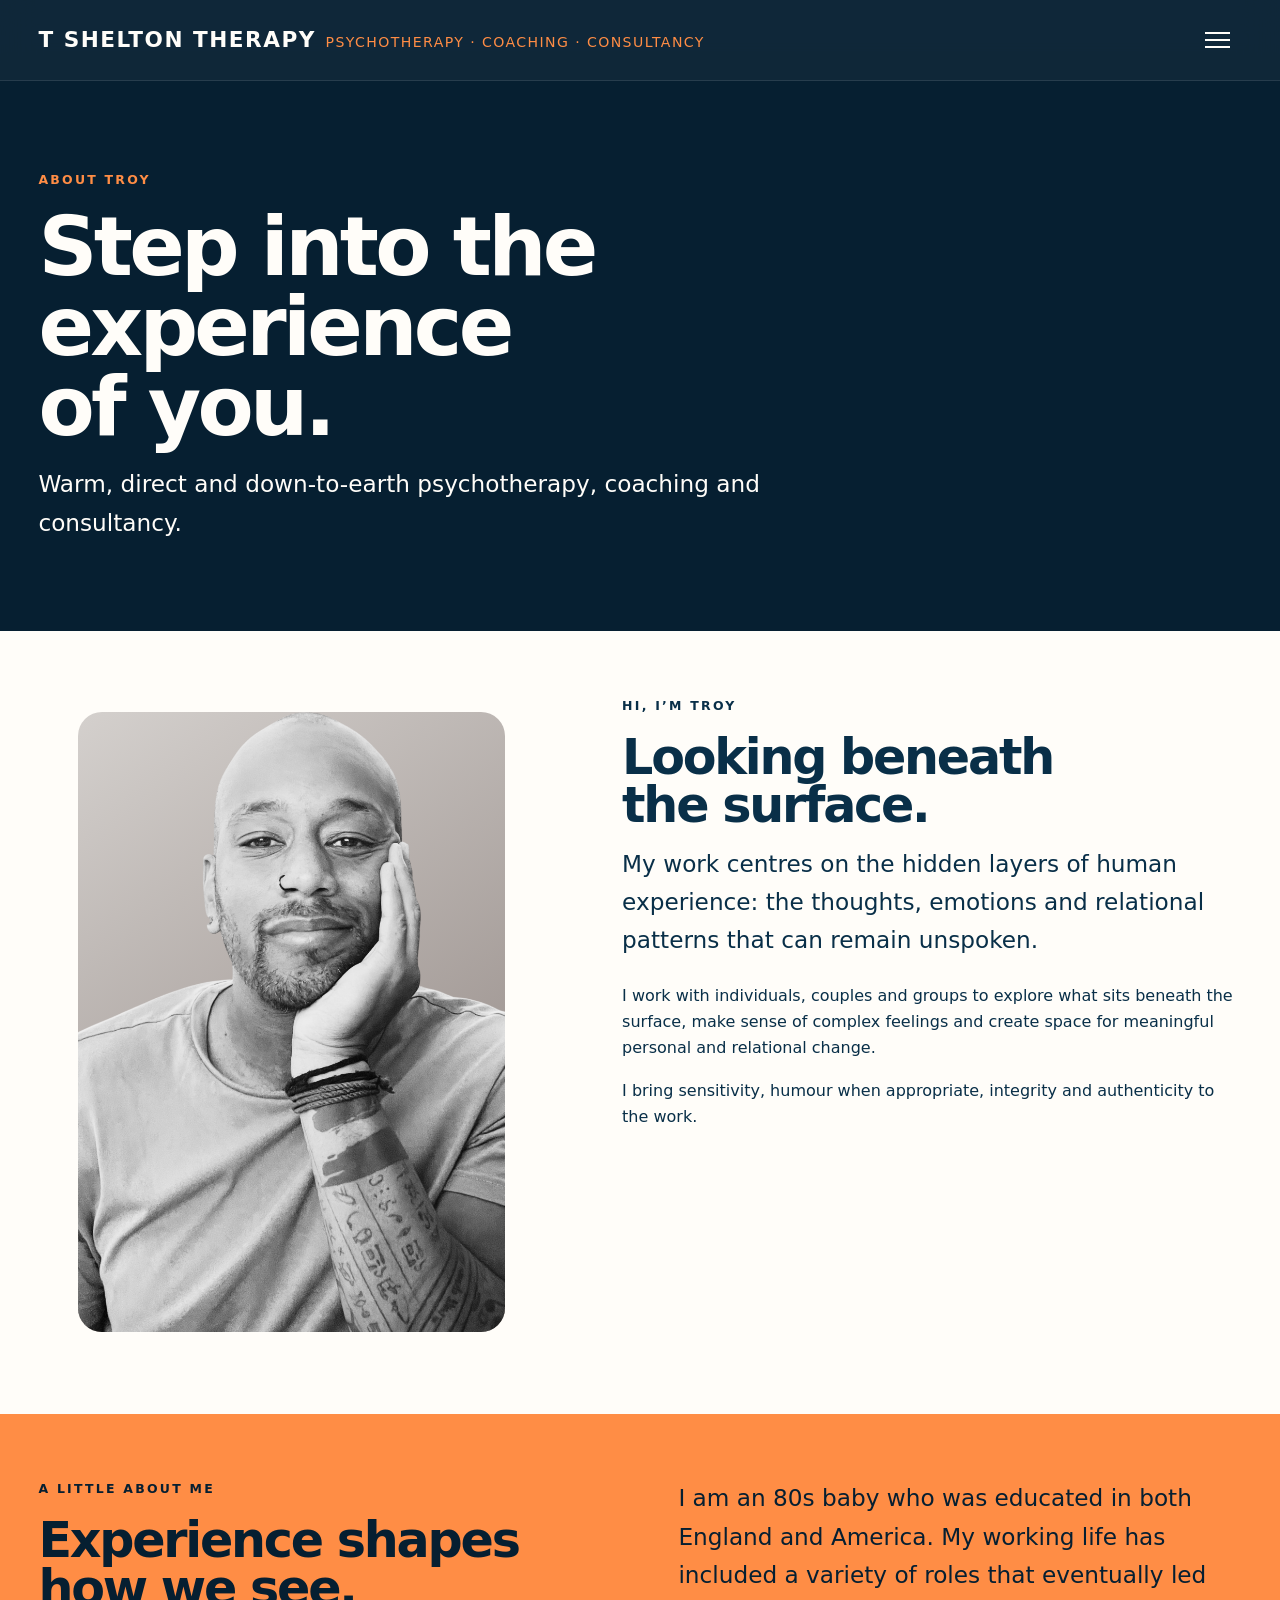
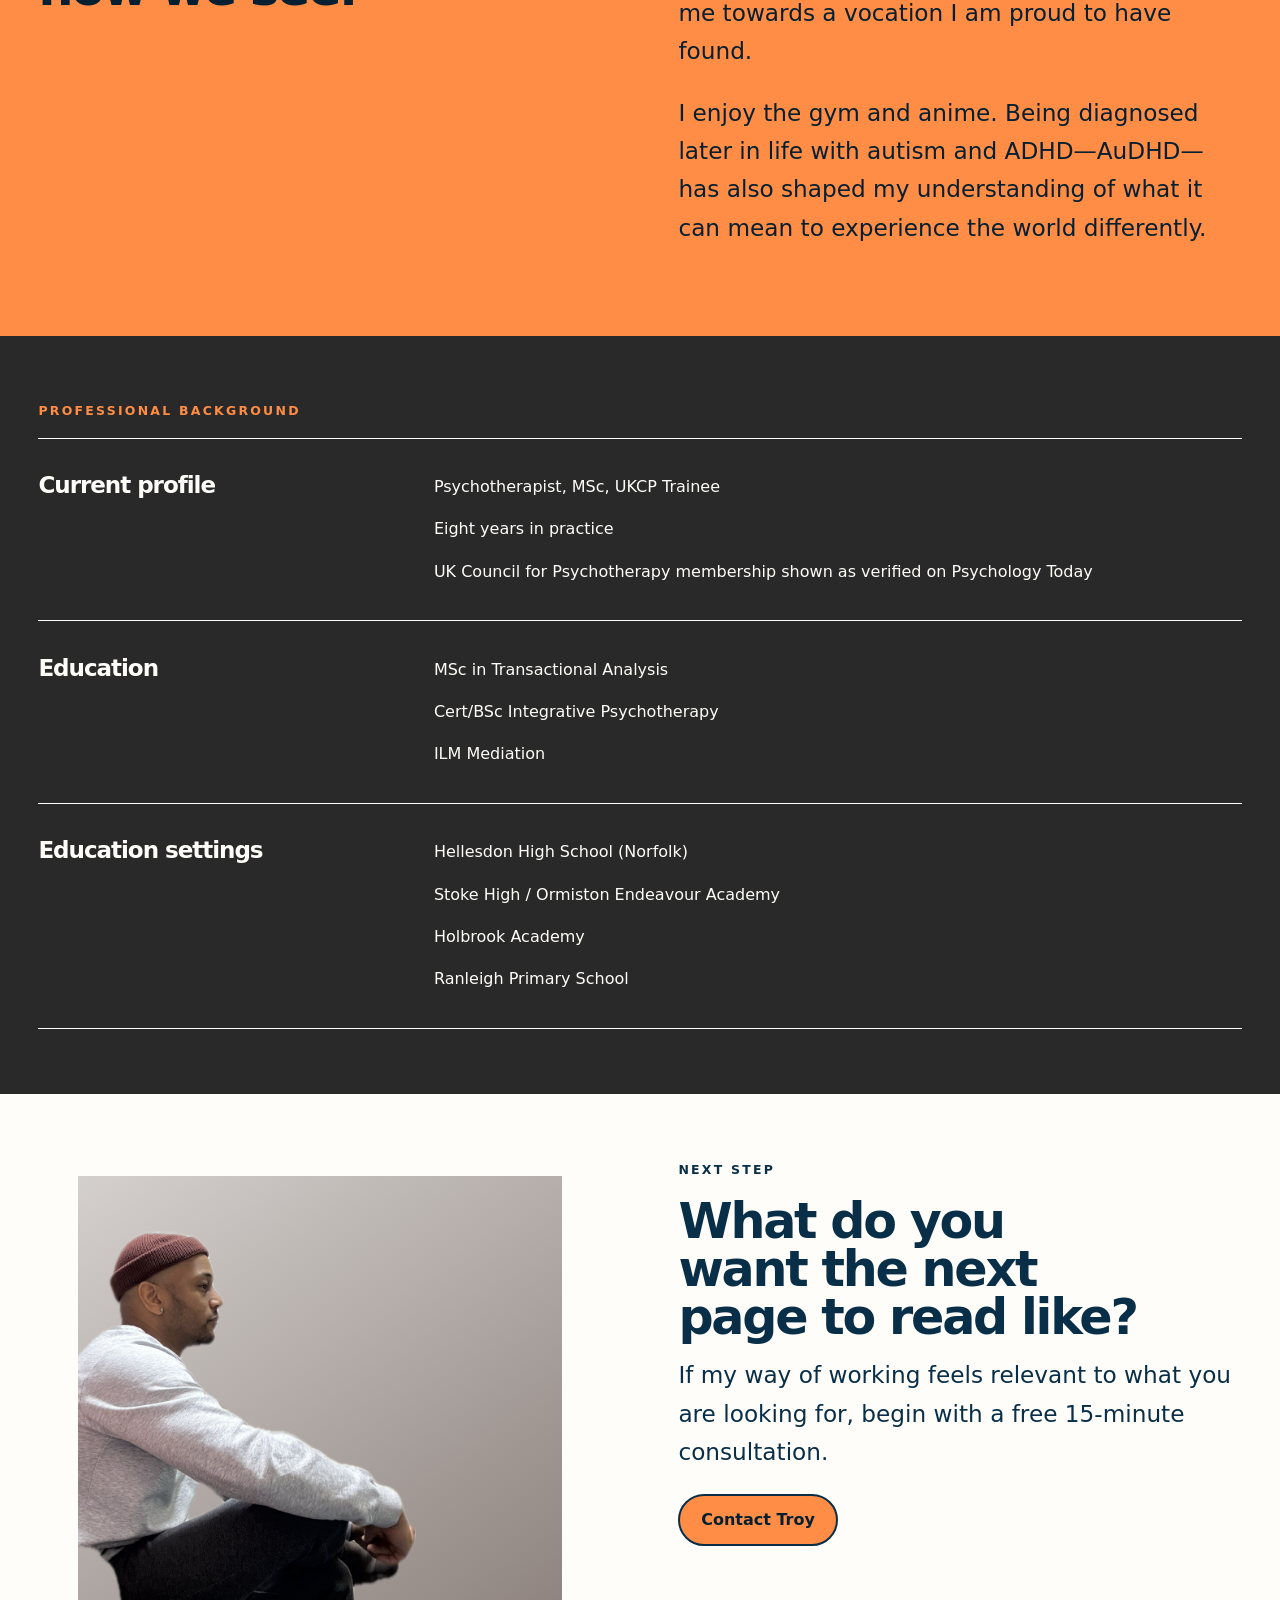
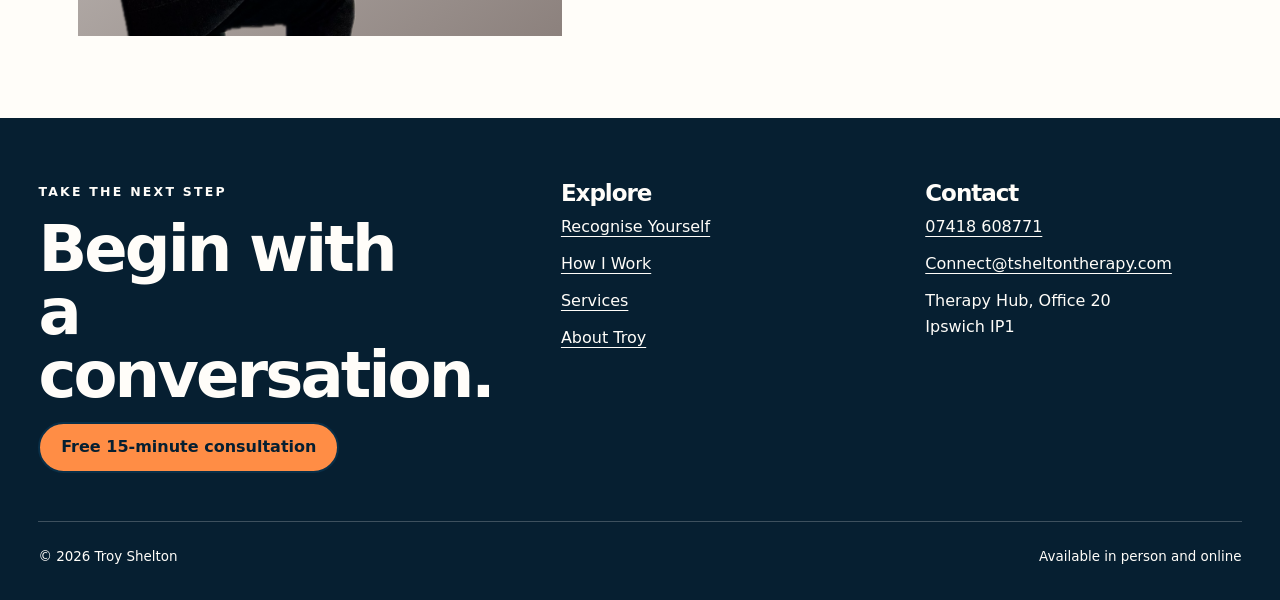
==== commit 5dcdc353: "Minor positioning shifts image integration" ====
--- a/about.html
+++ b/about.html
@@ -10,14 +10,14 @@
   <header data-site-header></header>
   <main id="main">
     <section class="page-hero"><div class="shell"><p class="eyebrow accent">About Troy</p><h1>Step into the experience of you.</h1><p class="lede">Warm, direct and down-to-earth psychotherapy, coaching and consultancy.</p></div></section>
-    <section class="section section--white"><div class="shell split-feature"><figure class="media-slot reveal"><img src="assets/images/troy-about.webp" alt="Portrait of Troy Shelton"><figcaption class="media-placeholder">High-resolution About Troy photograph pending</figcaption></figure><div class="reveal"><p class="eyebrow">Hi, I’m Troy</p><h2>Looking beneath the surface.</h2><p class="lede">My work centres on the hidden layers of human experience: the thoughts, emotions and relational patterns that can remain unspoken.</p><p>I work with individuals, couples and groups to explore what sits beneath the surface, make sense of complex feelings and create space for meaningful personal and relational change.</p><p>I bring sensitivity, humour when appropriate, integrity and authenticity to the work.</p></div></div></section>
+    <section class="section section--white"><div class="shell split-feature"><figure class="media-slot media-slot--closeup reveal"><img src="assets/images/troy-closeup.png" alt="Close-up portrait of Troy Shelton"></figure><div class="reveal"><p class="eyebrow">Hi, I’m Troy</p><h2>Looking beneath the surface.</h2><p class="lede">My work centres on the hidden layers of human experience: the thoughts, emotions and relational patterns that can remain unspoken.</p><p>I work with individuals, couples and groups to explore what sits beneath the surface, make sense of complex feelings and create space for meaningful personal and relational change.</p><p>I bring sensitivity, humour when appropriate, integrity and authenticity to the work.</p></div></div></section>
     <section class="section section--orange"><div class="shell grid-2 reveal"><div><p class="eyebrow">A little about me</p><h2>Experience shapes how we see.</h2></div><div class="lede"><p>I am an 80s baby who was educated in both England and America. My working life has included a variety of roles that eventually led me towards a vocation I am proud to have found.</p><p>I enjoy the gym and anime. Being diagnosed later in life with autism and ADHD—AuDHD—has also shaped my understanding of what it can mean to experience the world differently.</p></div></div></section>
     <section class="section section--charcoal"><div class="shell"><p class="eyebrow accent">Professional background</p><div class="service-list">
       <div class="service-row reveal"><h3>Current profile</h3><div><p>Psychotherapist, MSc, UKCP Trainee</p><p>Eight years in practice</p><p>UK Council for Psychotherapy membership shown as verified on Psychology Today</p></div></div>
       <div class="service-row reveal"><h3>Education</h3><div><p>MSc in Transactional Analysis</p><p>Cert/BSc Integrative Psychotherapy</p><p>ILM Mediation</p></div></div>
       <div class="service-row reveal"><h3>Education settings</h3><div><p>Hellesdon High School (Norfolk)</p><p>Stoke High / Ormiston Endeavour Academy</p><p>Holbrook Academy</p><p>Ranleigh Primary School</p></div></div>
-    </div><p class="notice" style="margin-top:2rem">Professional and education-institute logos are intentionally not displayed without permission.</p></div></section>
-    <section class="section section--white"><div class="shell grid-2 reveal"><figure class="media-slot"><img src="assets/images/troy-next-step.webp" alt="Portrait of Troy Shelton"><figcaption class="media-placeholder">High-resolution portrait pending</figcaption></figure><div><p class="eyebrow">Next step</p><h2>What do you want the next page to read like?</h2><p class="lede">If my way of working feels relevant to what you are looking for, begin with a free 15-minute consultation.</p><a class="button" href="contact.html">Contact Troy</a></div></div></section>
+    </div></div></section>
+    <section class="section section--white"><div class="shell grid-2 reveal"><figure class="media-slot media-slot--profile"><img src="assets/images/troy-seated-profile.png" alt="Troy Shelton seated in profile"></figure><div><p class="eyebrow">Next step</p><h2>What do you want the next page to read like?</h2><p class="lede">If my way of working feels relevant to what you are looking for, begin with a free 15-minute consultation.</p><a class="button" href="contact.html">Contact Troy</a></div></div></section>
   </main>
   <div data-site-footer></div>
 </body>
--- a/assets/styles.css
+++ b/assets/styles.css
@@ -12,13 +12,14 @@
   --shadow: 0 22px 60px rgba(5, 31, 49, 0.14);
   --radius: 1.5rem;
   --max: 1800px;
-  --section-scale: 0.66;
+  --section-scale: 0.64;
 }
 
 * { box-sizing: border-box; }
 html { scroll-behavior: smooth; }
 body {
   margin: 0;
+  padding-top: 5rem;
   background: var(--paper);
   color: var(--ink);
   font-family: Inter, ui-sans-serif, system-ui, -apple-system, BlinkMacSystemFont, "Segoe UI", sans-serif;
@@ -93,18 +94,26 @@
 .button--light { border-color: var(--white); background: var(--white); color: var(--ink); }
 .button--ghost { background: transparent; color: currentColor; border-color: currentColor; }
 .site-header {
-  position: sticky;
+  position: fixed;
   top: 0;
+  left: 0;
+  right: 0;
   z-index: 100;
   border-bottom: 1px solid rgba(255,255,255,.12);
   background: rgba(6,31,49,.96);
   color: var(--white);
   backdrop-filter: blur(18px);
+  transition: background-color .22s ease, border-color .22s ease;
+}
+body.is-scrolled .site-header {
+  border-bottom-color: rgba(255,255,255,.09);
+  background: rgba(6,31,49,.86);
 }
 .nav-wrap { min-height: 5rem; display: flex; flex-wrap: nowrap; align-items: center; justify-content: space-between; gap: 1rem; }
 .brand { display: inline-flex; flex-shrink: 0; align-items: baseline; gap: .6rem; white-space: nowrap; text-decoration: none; }
-.brand strong { font-size: 1.05rem; letter-spacing: .08em; text-transform: uppercase; }
-.brand span { color: var(--orange); font-size: .76rem; letter-spacing: .12em; text-transform: uppercase; }
+.brand strong { display: inline-block; font-size: clamp(1.35rem, 1.5vw, 1.8rem); letter-spacing: .07em; text-transform: uppercase; transform-origin: right center; transition: transform .18s ease; }
+.brand strong:hover { transform: scale(1.08); }
+.brand span { color: var(--orange); font-size: clamp(.88rem, .95vw, 1.05rem); letter-spacing: .1em; text-transform: uppercase; }
 .nav-toggle { display: none; border: 0; background: transparent; color: inherit; padding: .7rem; cursor: pointer; }
 .nav-toggle span { display: block; width: 1.6rem; height: 2px; margin: .33rem 0; background: currentColor; }
 .site-nav { display: flex; flex-wrap: nowrap; align-items: center; gap: .2rem; }
@@ -127,6 +136,18 @@
 .hero-media::before { content: ""; position: absolute; inset: 9% -22% auto 6%; height: 68%; background: var(--orange); transform: rotate(-8deg); border-radius: 2rem; }
 .media-slot { position: relative; min-height: 460px; overflow: hidden; background: linear-gradient(145deg, #d4d0cd, #8c817d); }
 .media-slot img { position: absolute; inset: 0; width: 100%; height: 100%; object-fit: cover; z-index: 2; }
+.media-slot--cutout img { object-fit: contain; object-position: center bottom; }
+.media-slot--armchair img {
+  transform: translateY(13%) scale(1.08);
+  transform-origin: center bottom;
+}
+.media-slot--closeup img { object-position: 52% 24%; }
+.media-slot--profile img {
+  object-fit: contain;
+  object-position: left bottom;
+  transform: translate(-15%, 18%) scale(1.06);
+  transform-origin: left bottom;
+}
 .media-slot.is-missing img { display: none; }
 .media-placeholder { position: absolute; inset: 0; display: grid; place-items: end start; padding: 1.25rem; z-index: 1; color: rgba(255,255,255,.85); font-weight: 800; letter-spacing: .08em; text-transform: uppercase; }
 .hero-media .media-slot { position: absolute; inset: 0; min-height: 100%; background: transparent; }
@@ -156,10 +177,14 @@
 .service-row { display: grid; grid-template-columns: minmax(190px,.45fr) 1fr; gap: 2rem; padding: 2.2rem 0; border-bottom: 1px solid currentColor; }
 .service-row p:last-child { margin-bottom: 0; }
 .tag { display: inline-flex; padding: .35rem .65rem; border: 1px solid currentColor; border-radius: 999px; font-size: .75rem; font-weight: 800; letter-spacing: .08em; text-transform: uppercase; }
+.service-row .tag { margin-bottom: .9rem; }
+.fees-section { padding-top: calc(clamp(2rem, 4vw, 3.5rem) * var(--section-scale)); }
+.fees-title { margin-bottom: 2rem; }
 .price-card { display: flex; flex-direction: column; justify-content: space-between; min-height: 330px; padding: 2rem; border-radius: 50% 50% 2rem 2rem; background: var(--ink); color: var(--white); text-align: center; }
+.price-card h3 { margin-bottom: 1.75rem; color: var(--orange); font-size: clamp(1.5rem, 2.5vw, 2rem); line-height: 1.1; letter-spacing: .04em; text-transform: uppercase; }
 .price { font-size: clamp(3rem, 7vw, 5rem); line-height: 1; font-weight: 800; }
 .notice { padding: 1rem 1.2rem; border-left: 4px solid var(--orange); background: rgba(255,141,69,.12); }
-.contact-grid { display: grid; grid-template-columns: .72fr 1.28fr; gap: clamp(2rem, 7vw, 7rem); align-items: start; }
+.contact-grid { display: grid; grid-template-columns: 1.28fr .72fr; gap: clamp(2rem, 7vw, 7rem); align-items: start; }
 .contact-list { list-style: none; padding: 0; margin: 2rem 0; }
 .contact-list li { padding: .9rem 0; border-bottom: 1px solid var(--line); }
 .contact-list a { font-weight: 800; text-decoration-thickness: 2px; text-underline-offset: .2em; }
@@ -240,6 +265,7 @@
   .stats { border: 0; gap: .7rem; }
   .stat { border: 1px solid currentColor; border-radius: 1rem; }
   .service-row { grid-template-columns: 1fr; gap: .8rem; }
+  .service-row .tag { margin-bottom: 1.05rem; }
   .split-feature .media-slot { min-height: 470px; }
   .footer-grid { grid-template-columns: 1fr; }
   .footer-grid > :first-child { grid-column: auto; }
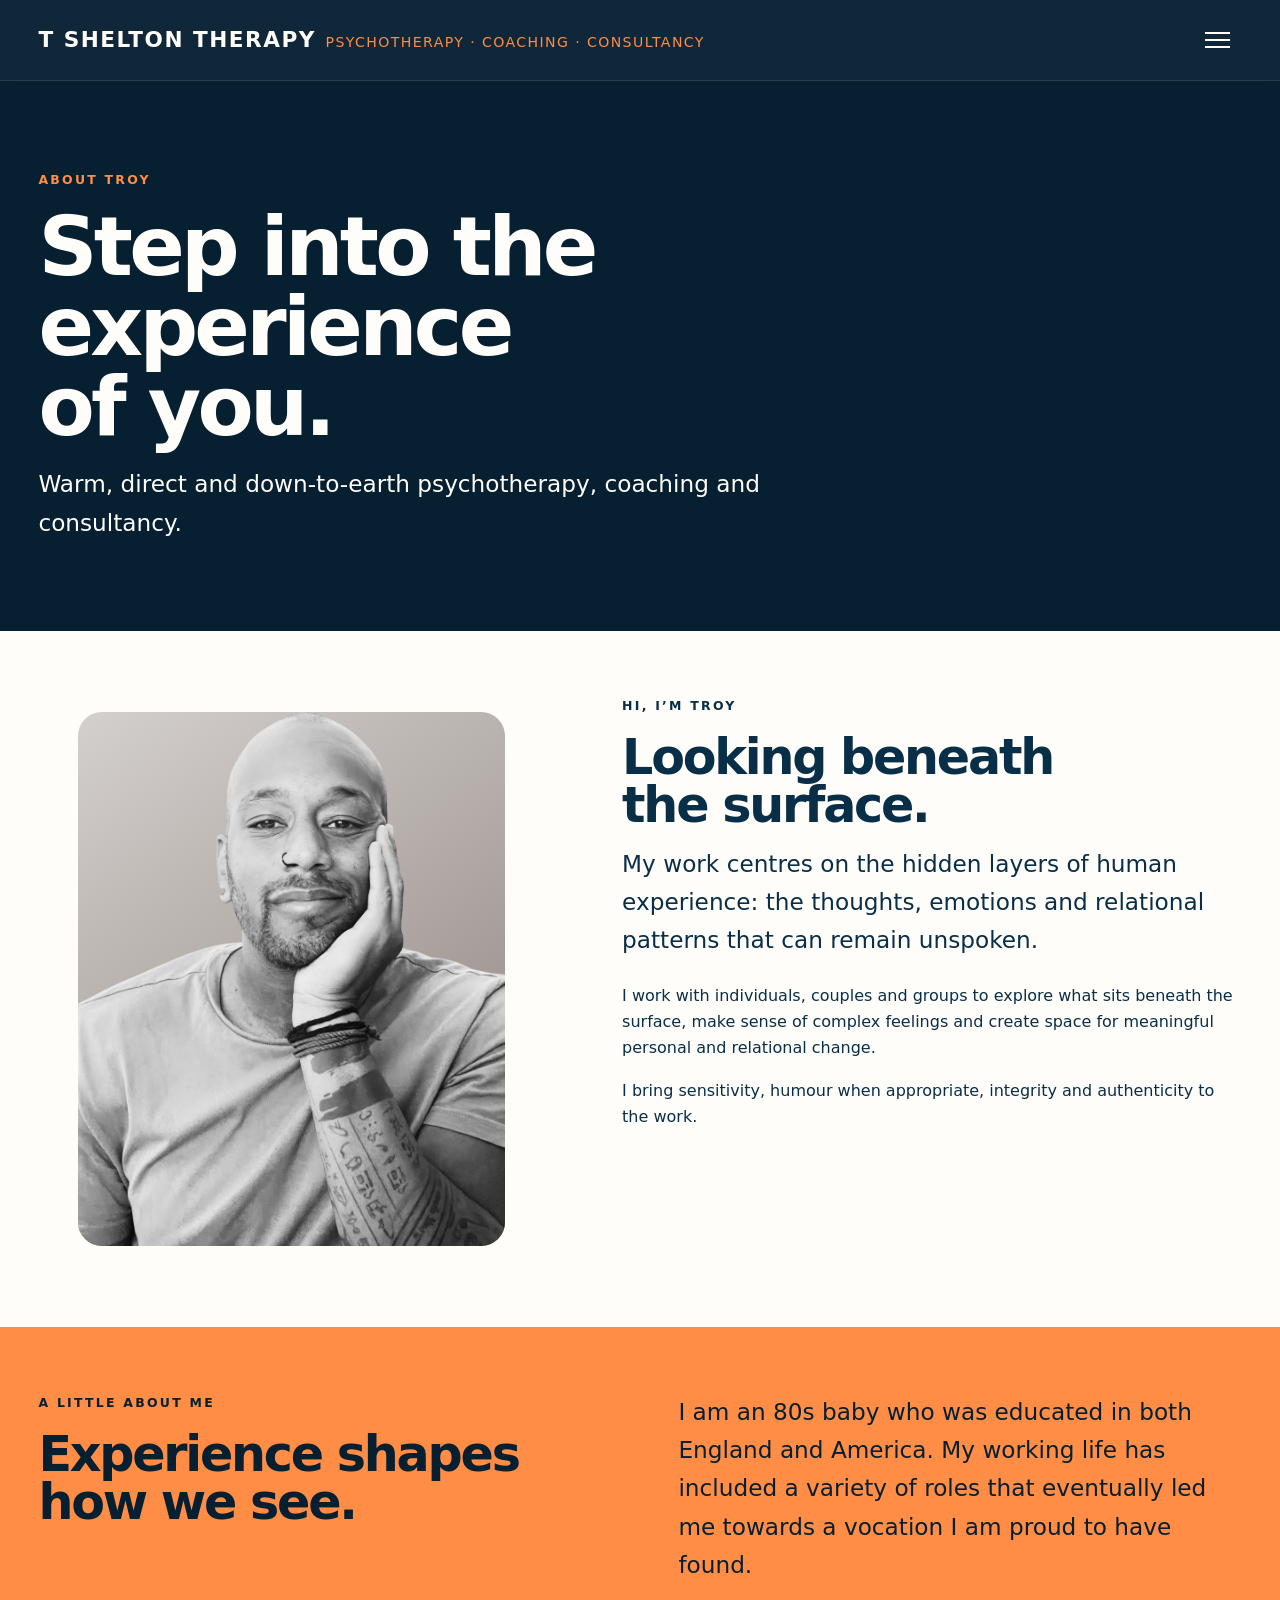
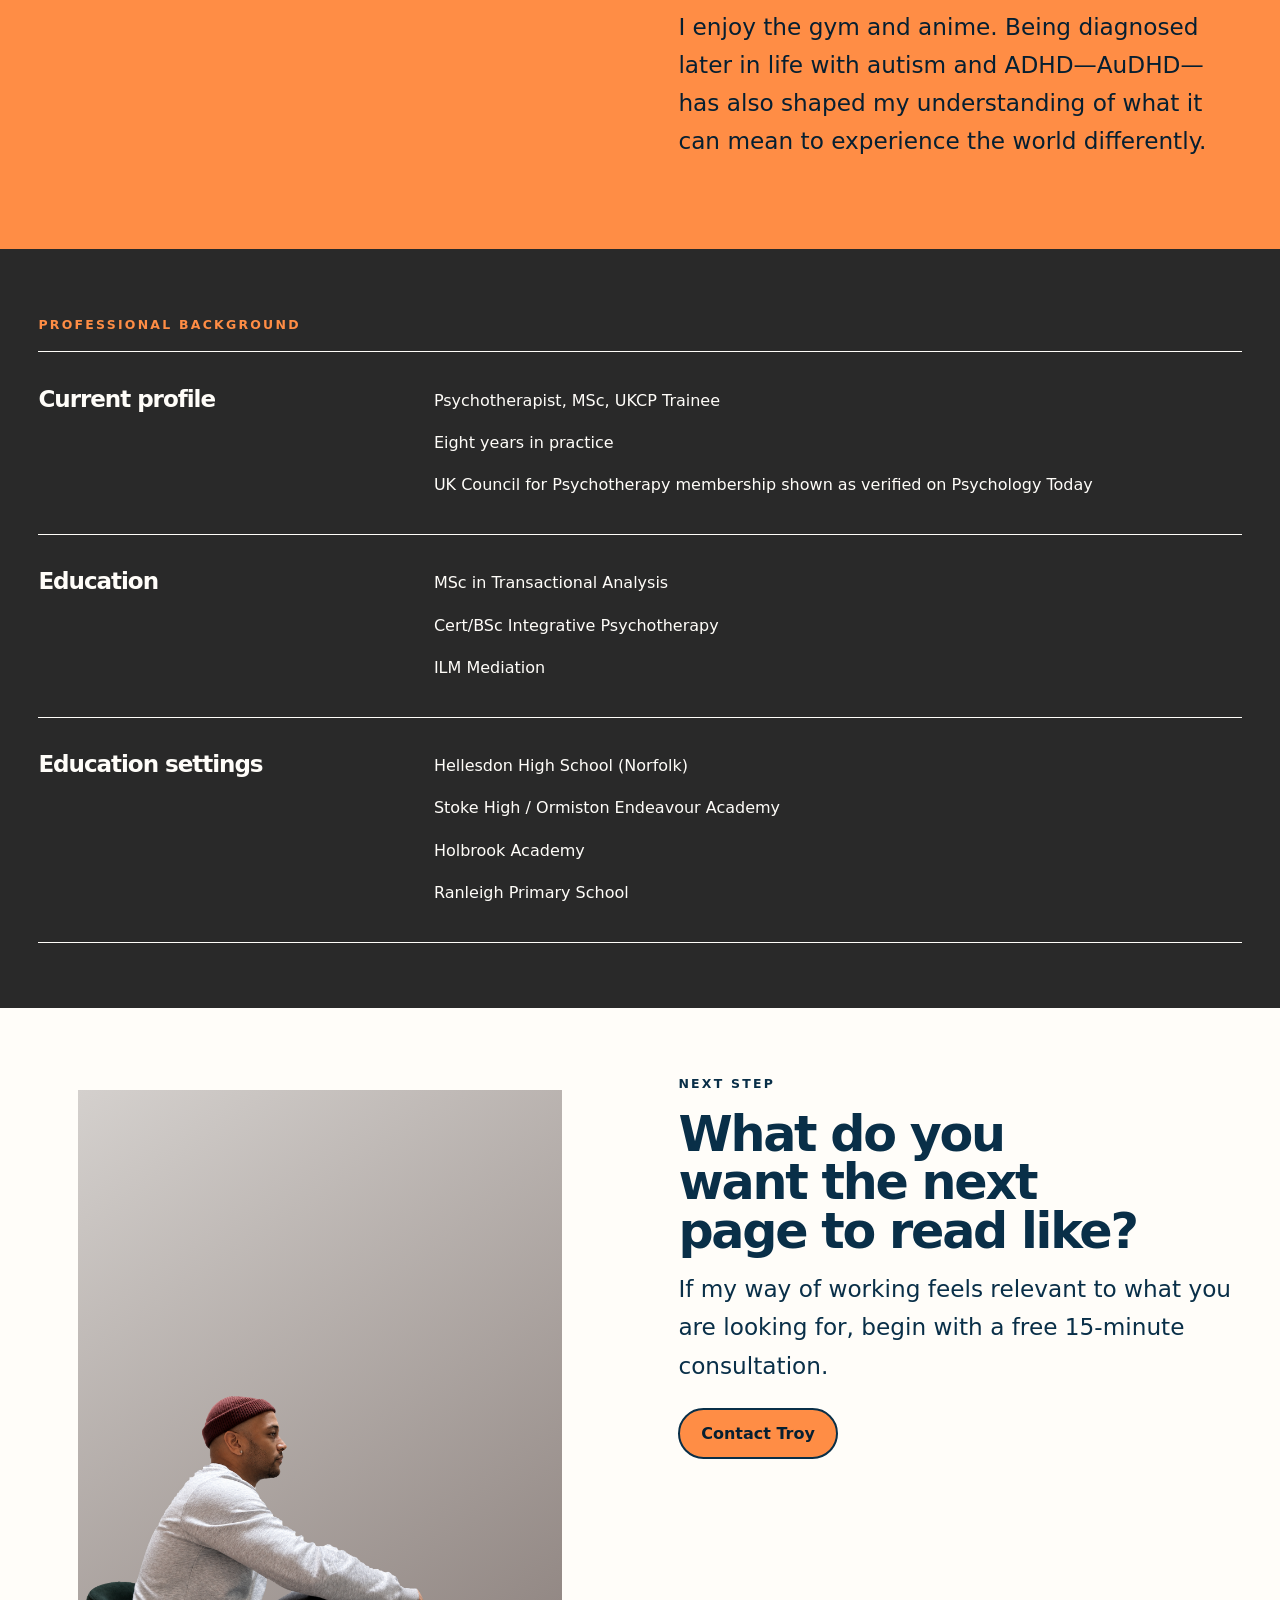
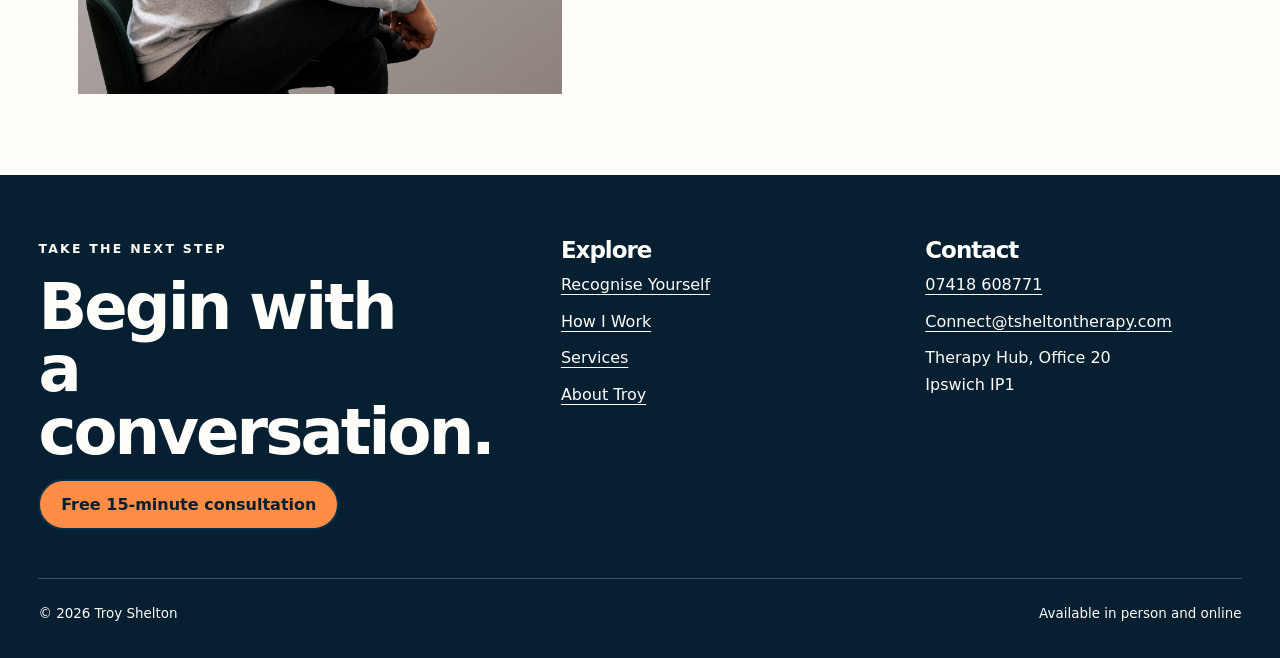
==== commit 0b9a173f: "Improve responsive portrait framing - add dedicated positioning controls for each site image - use c" ====
--- a/about.html
+++ b/about.html
@@ -10,14 +10,14 @@
   <header data-site-header></header>
   <main id="main">
     <section class="page-hero"><div class="shell"><p class="eyebrow accent">About Troy</p><h1>Step into the experience of you.</h1><p class="lede">Warm, direct and down-to-earth psychotherapy, coaching and consultancy.</p></div></section>
-    <section class="section section--white"><div class="shell split-feature"><figure class="media-slot media-slot--closeup reveal"><img src="assets/images/troy-closeup.png" alt="Close-up portrait of Troy Shelton"></figure><div class="reveal"><p class="eyebrow">Hi, I’m Troy</p><h2>Looking beneath the surface.</h2><p class="lede">My work centres on the hidden layers of human experience: the thoughts, emotions and relational patterns that can remain unspoken.</p><p>I work with individuals, couples and groups to explore what sits beneath the surface, make sense of complex feelings and create space for meaningful personal and relational change.</p><p>I bring sensitivity, humour when appropriate, integrity and authenticity to the work.</p></div></div></section>
+    <section class="section section--white"><div class="shell split-feature"><figure class="media-slot media-slot--about-closeup reveal"><img src="assets/images/troy-closeup.png" alt="Close-up portrait of Troy Shelton"></figure><div class="reveal"><p class="eyebrow">Hi, I’m Troy</p><h2>Looking beneath the surface.</h2><p class="lede">My work centres on the hidden layers of human experience: the thoughts, emotions and relational patterns that can remain unspoken.</p><p>I work with individuals, couples and groups to explore what sits beneath the surface, make sense of complex feelings and create space for meaningful personal and relational change.</p><p>I bring sensitivity, humour when appropriate, integrity and authenticity to the work.</p></div></div></section>
     <section class="section section--orange"><div class="shell grid-2 reveal"><div><p class="eyebrow">A little about me</p><h2>Experience shapes how we see.</h2></div><div class="lede"><p>I am an 80s baby who was educated in both England and America. My working life has included a variety of roles that eventually led me towards a vocation I am proud to have found.</p><p>I enjoy the gym and anime. Being diagnosed later in life with autism and ADHD—AuDHD—has also shaped my understanding of what it can mean to experience the world differently.</p></div></div></section>
     <section class="section section--charcoal"><div class="shell"><p class="eyebrow accent">Professional background</p><div class="service-list">
       <div class="service-row reveal"><h3>Current profile</h3><div><p>Psychotherapist, MSc, UKCP Trainee</p><p>Eight years in practice</p><p>UK Council for Psychotherapy membership shown as verified on Psychology Today</p></div></div>
       <div class="service-row reveal"><h3>Education</h3><div><p>MSc in Transactional Analysis</p><p>Cert/BSc Integrative Psychotherapy</p><p>ILM Mediation</p></div></div>
       <div class="service-row reveal"><h3>Education settings</h3><div><p>Hellesdon High School (Norfolk)</p><p>Stoke High / Ormiston Endeavour Academy</p><p>Holbrook Academy</p><p>Ranleigh Primary School</p></div></div>
     </div></div></section>
-    <section class="section section--white"><div class="shell grid-2 reveal"><figure class="media-slot media-slot--profile"><img src="assets/images/troy-seated-profile.png" alt="Troy Shelton seated in profile"></figure><div><p class="eyebrow">Next step</p><h2>What do you want the next page to read like?</h2><p class="lede">If my way of working feels relevant to what you are looking for, begin with a free 15-minute consultation.</p><a class="button" href="contact.html">Contact Troy</a></div></div></section>
+    <section class="section section--white"><div class="shell grid-2 reveal"><figure class="media-slot media-slot--about-profile"><img src="assets/images/troy-seated-profile.png" alt="Troy Shelton seated in profile"></figure><div><p class="eyebrow">Next step</p><h2>What do you want the next page to read like?</h2><p class="lede">If my way of working feels relevant to what you are looking for, begin with a free 15-minute consultation.</p><a class="button" href="contact.html">Contact Troy</a></div></div></section>
   </main>
   <div data-site-footer></div>
 </body>
--- a/assets/styles.css
+++ b/assets/styles.css
@@ -134,20 +134,14 @@
 .hero-copy .lede { max-width: 52ch; }
 .hero-media { position: relative; min-height: calc(680px * var(--section-scale)); background: linear-gradient(145deg, var(--charcoal), #5d5d5d); overflow: hidden; }
 .hero-media::before { content: ""; position: absolute; inset: 9% -22% auto 6%; height: 68%; background: var(--orange); transform: rotate(-8deg); border-radius: 2rem; }
-.media-slot { position: relative; min-height: 460px; overflow: hidden; background: linear-gradient(145deg, #d4d0cd, #8c817d); }
-.media-slot img { position: absolute; inset: 0; width: 100%; height: 100%; object-fit: cover; z-index: 2; }
-.media-slot--cutout img { object-fit: contain; object-position: center bottom; }
-.media-slot--armchair img {
-  transform: translateY(13%) scale(1.08);
-  transform-origin: center bottom;
-}
-.media-slot--closeup img { object-position: 52% 24%; }
-.media-slot--profile img {
-  object-fit: contain;
-  object-position: left bottom;
-  transform: translate(-15%, 18%) scale(1.06);
-  transform-origin: left bottom;
-}
+.media-slot { position: relative; aspect-ratio: var(--media-ratio, 4 / 5); min-height: 0; overflow: hidden; background: linear-gradient(145deg, #d4d0cd, #8c817d); }
+.media-slot img { position: absolute; inset: 0; width: 100%; height: 100%; object-fit: var(--media-fit, cover); object-position: var(--media-position, 50% 25%); transform: translate(var(--media-offset-x, 0), var(--media-offset-y, 0)) scale(var(--media-scale, 1)); transform-origin: var(--media-transform-origin, center); z-index: 2; }
+.media-slot--home-hero { --media-fit: contain; --media-position: 50% 100%; --media-scale: 1; --media-offset-x: -4%; --media-offset-y: 0; --media-transform-origin: center bottom; }
+.media-slot--home-hero img { inset: auto 0 0; width: 100%; height: auto; }
+.media-slot--home-session { --media-position: 50% 18%; }
+.media-slot--about-closeup { --media-position: 52% 18%; }
+.media-slot--about-profile { --media-fit: contain; --media-position: 0% 100%; --media-scale: .82; --media-offset-x: -10%; --media-transform-origin: center bottom; }
+.media-slot--how-standing { --media-fit: contain; --media-position: 50% 100%; }
 .media-slot.is-missing img { display: none; }
 .media-placeholder { position: absolute; inset: 0; display: grid; place-items: end start; padding: 1.25rem; z-index: 1; color: rgba(255,255,255,.85); font-weight: 800; letter-spacing: .08em; text-transform: uppercase; }
 .hero-media .media-slot { position: absolute; inset: 0; min-height: 100%; background: transparent; }
@@ -172,7 +166,7 @@
 .kicker-list { list-style: none; padding: 0; margin: 0; }
 .kicker-list li { padding: 1rem 0; border-bottom: 1px solid currentColor; font-size: clamp(1.15rem, 2.2vw, 1.5rem); }
 .split-feature { display: grid; grid-template-columns: .9fr 1.1fr; gap: clamp(2rem, 6vw, 6rem); align-items: stretch; }
-.split-feature .media-slot { border-radius: var(--radius); min-height: 620px; }
+.split-feature .media-slot { border-radius: var(--radius); }
 .service-list { display: grid; gap: 0; border-top: 1px solid currentColor; }
 .service-row { display: grid; grid-template-columns: minmax(190px,.45fr) 1fr; gap: 2rem; padding: 2.2rem 0; border-bottom: 1px solid currentColor; }
 .service-row p:last-child { margin-bottom: 0; }
@@ -254,6 +248,7 @@
   .hero-grid, .split-feature, .contact-grid { grid-template-columns: 1fr; }
   .hero-copy { padding-inline: clamp(1rem, 3vw, 4rem); }
   .hero-media { min-height: 560px; }
+  .split-feature .media-slot { width: min(100%, 600px); justify-self: center; }
   .grid-4 { grid-template-columns: repeat(2, 1fr); }
   .footer-grid { grid-template-columns: 1fr 1fr; }
   .footer-grid > :first-child { grid-column: 1 / -1; }
@@ -266,7 +261,6 @@
   .stat { border: 1px solid currentColor; border-radius: 1rem; }
   .service-row { grid-template-columns: 1fr; gap: .8rem; }
   .service-row .tag { margin-bottom: 1.05rem; }
-  .split-feature .media-slot { min-height: 470px; }
   .footer-grid { grid-template-columns: 1fr; }
   .footer-grid > :first-child { grid-column: auto; }
   .footer-bottom { flex-direction: column; }
